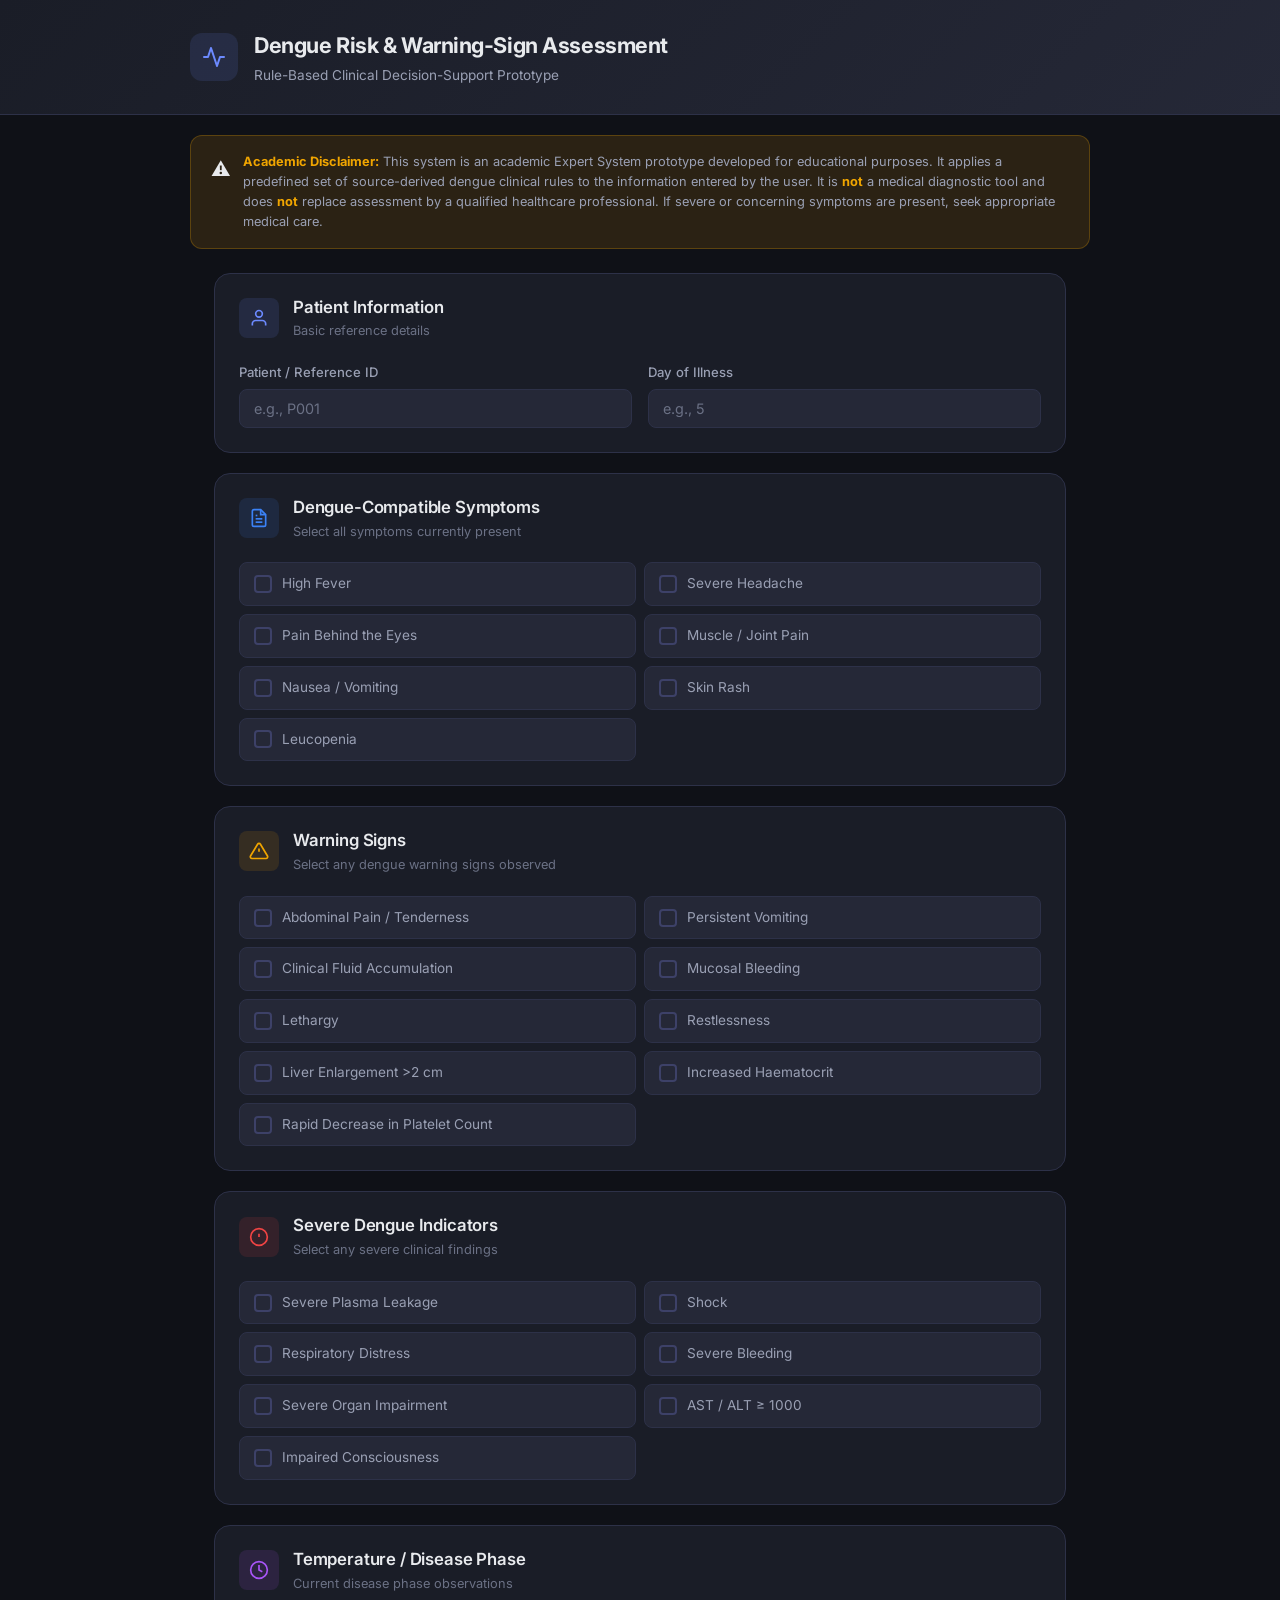
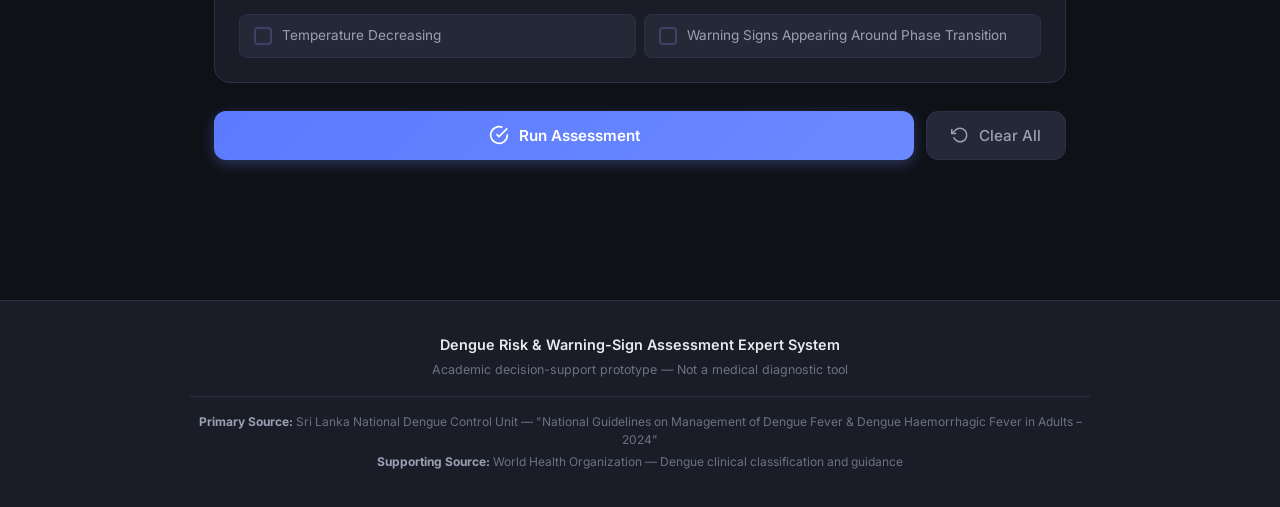
==== frontend/index.html @ 744b1f75 "Add Vercel configuration, Prolog knowledge base, and full web GUI" ====
<!DOCTYPE html>
<html lang="en">
<head>
    <meta charset="UTF-8">
    <meta name="viewport" content="width=device-width, initial-scale=1.0">
    <title>Dengue Risk &amp; Warning-Sign Assessment Expert System</title>
    <meta name="description" content="Academic Expert System prototype for dengue risk and warning-sign assessment using rule-based clinical decision support.">
    <link rel="preconnect" href="https://fonts.googleapis.com">
    <link rel="preconnect" href="https://fonts.gstatic.com" crossorigin>
    <link href="https://fonts.googleapis.com/css2?family=Inter:wght@300;400;500;600;700;800&display=swap" rel="stylesheet">
    <link rel="stylesheet" href="style.css">
</head>
<body>
    <!-- ===== HEADER ===== -->
    <header id="app-header">
        <div class="header-content">
            <div class="header-icon">
                <svg viewBox="0 0 24 24" fill="none" stroke="currentColor" stroke-width="2" stroke-linecap="round" stroke-linejoin="round">
                    <path d="M22 12h-4l-3 9L9 3l-3 9H2"/>
                </svg>
            </div>
            <div class="header-text">
                <h1>Dengue Risk &amp; Warning-Sign Assessment</h1>
                <p class="subtitle">Rule-Based Clinical Decision-Support Prototype</p>
            </div>
        </div>
    </header>

    <!-- ===== DISCLAIMER BANNER ===== -->
    <div id="disclaimer-banner" class="disclaimer-banner">
        <div class="disclaimer-icon">⚠️</div>
        <p><strong>Academic Disclaimer:</strong> This system is an academic Expert System prototype developed for educational purposes. It applies a predefined set of source-derived dengue clinical rules to the information entered by the user. It is <strong>not</strong> a medical diagnostic tool and does <strong>not</strong> replace assessment by a qualified healthcare professional. If severe or concerning symptoms are present, seek appropriate medical care.</p>
    </div>

    <main id="app-main">
        <!-- ===== INPUT FORM ===== -->
        <form id="assessment-form" onsubmit="return false;">
            
            <!-- Section 1: Basic Information -->
            <section class="card" id="section-basic">
                <div class="card-header">
                    <div class="card-icon">
                        <svg viewBox="0 0 24 24" fill="none" stroke="currentColor" stroke-width="2"><path d="M20 21v-2a4 4 0 0 0-4-4H8a4 4 0 0 0-4 4v2"/><circle cx="12" cy="7" r="4"/></svg>
                    </div>
                    <div>
                        <h2>Patient Information</h2>
                        <p class="card-subtitle">Basic reference details</p>
                    </div>
                </div>
                <div class="card-body">
                    <div class="form-row">
                        <div class="form-group">
                            <label for="patient-id">Patient / Reference ID</label>
                            <input type="text" id="patient-id" placeholder="e.g., P001" autocomplete="off">
                        </div>
                        <div class="form-group">
                            <label for="day-of-illness">Day of Illness</label>
                            <input type="number" id="day-of-illness" min="1" max="30" placeholder="e.g., 5">
                        </div>
                    </div>
                </div>
            </section>

            <!-- Section 2: Dengue-Compatible Symptoms -->
            <section class="card" id="section-symptoms">
                <div class="card-header">
                    <div class="card-icon icon-symptoms">
                        <svg viewBox="0 0 24 24" fill="none" stroke="currentColor" stroke-width="2"><path d="M14 2H6a2 2 0 0 0-2 2v16a2 2 0 0 0 2 2h12a2 2 0 0 0 2-2V8z"/><polyline points="14 2 14 8 20 8"/><line x1="16" y1="13" x2="8" y2="13"/><line x1="16" y1="17" x2="8" y2="17"/><polyline points="10 9 9 9 8 9"/></svg>
                    </div>
                    <div>
                        <h2>Dengue-Compatible Symptoms</h2>
                        <p class="card-subtitle">Select all symptoms currently present</p>
                    </div>
                </div>
                <div class="card-body">
                    <div class="checkbox-grid">
                        <label class="checkbox-item" id="chk-high-fever">
                            <input type="checkbox" name="symptoms" value="high_fever">
                            <span class="checkmark"></span>
                            <span class="label-text">High Fever</span>
                        </label>
                        <label class="checkbox-item" id="chk-severe-headache">
                            <input type="checkbox" name="symptoms" value="severe_headache">
                            <span class="checkmark"></span>
                            <span class="label-text">Severe Headache</span>
                        </label>
                        <label class="checkbox-item" id="chk-pain-eyes">
                            <input type="checkbox" name="symptoms" value="pain_behind_eyes">
                            <span class="checkmark"></span>
                            <span class="label-text">Pain Behind the Eyes</span>
                        </label>
                        <label class="checkbox-item" id="chk-muscle-joint">
                            <input type="checkbox" name="symptoms" value="muscle_joint_pain">
                            <span class="checkmark"></span>
                            <span class="label-text">Muscle / Joint Pain</span>
                        </label>
                        <label class="checkbox-item" id="chk-nausea">
                            <input type="checkbox" name="symptoms" value="nausea_vomiting">
                            <span class="checkmark"></span>
                            <span class="label-text">Nausea / Vomiting</span>
                        </label>
                        <label class="checkbox-item" id="chk-rash">
                            <input type="checkbox" name="symptoms" value="skin_rash">
                            <span class="checkmark"></span>
                            <span class="label-text">Skin Rash</span>
                        </label>
                        <label class="checkbox-item" id="chk-leucopenia">
                            <input type="checkbox" name="symptoms" value="leucopenia">
                            <span class="checkmark"></span>
                            <span class="label-text">Leucopenia</span>
                        </label>
                    </div>
                </div>
            </section>

            <!-- Section 3: Warning Signs -->
            <section class="card" id="section-warning">
                <div class="card-header">
                    <div class="card-icon icon-warning">
                        <svg viewBox="0 0 24 24" fill="none" stroke="currentColor" stroke-width="2"><path d="M10.29 3.86L1.82 18a2 2 0 0 0 1.71 3h16.94a2 2 0 0 0 1.71-3L13.71 3.86a2 2 0 0 0-3.42 0z"/><line x1="12" y1="9" x2="12" y2="13"/><line x1="12" y1="17" x2="12.01" y2="17"/></svg>
                    </div>
                    <div>
                        <h2>Warning Signs</h2>
                        <p class="card-subtitle">Select any dengue warning signs observed</p>
                    </div>
                </div>
                <div class="card-body">
                    <div class="checkbox-grid">
                        <label class="checkbox-item" id="chk-abdominal">
                            <input type="checkbox" name="symptoms" value="abdominal_pain">
                            <span class="checkmark"></span>
                            <span class="label-text">Abdominal Pain / Tenderness</span>
                        </label>
                        <label class="checkbox-item" id="chk-persistent-vomit">
                            <input type="checkbox" name="symptoms" value="persistent_vomiting">
                            <span class="checkmark"></span>
                            <span class="label-text">Persistent Vomiting</span>
                        </label>
                        <label class="checkbox-item" id="chk-fluid">
                            <input type="checkbox" name="symptoms" value="clinical_fluid_accumulation">
                            <span class="checkmark"></span>
                            <span class="label-text">Clinical Fluid Accumulation</span>
                        </label>
                        <label class="checkbox-item" id="chk-mucosal">
                            <input type="checkbox" name="symptoms" value="mucosal_bleeding">
                            <span class="checkmark"></span>
                            <span class="label-text">Mucosal Bleeding</span>
                        </label>
                        <label class="checkbox-item" id="chk-lethargy">
                            <input type="checkbox" name="symptoms" value="lethargy">
                            <span class="checkmark"></span>
                            <span class="label-text">Lethargy</span>
                        </label>
                        <label class="checkbox-item" id="chk-restlessness">
                            <input type="checkbox" name="symptoms" value="restlessness">
                            <span class="checkmark"></span>
                            <span class="label-text">Restlessness</span>
                        </label>
                        <label class="checkbox-item" id="chk-liver">
                            <input type="checkbox" name="symptoms" value="liver_enlargement_over_2cm">
                            <span class="checkmark"></span>
                            <span class="label-text">Liver Enlargement &gt;2 cm</span>
                        </label>
                        <label class="checkbox-item" id="chk-haematocrit">
                            <input type="checkbox" name="symptoms" value="increased_haematocrit">
                            <span class="checkmark"></span>
                            <span class="label-text">Increased Haematocrit</span>
                        </label>
                        <label class="checkbox-item" id="chk-platelet">
                            <input type="checkbox" name="symptoms" value="rapid_platelet_decrease">
                            <span class="checkmark"></span>
                            <span class="label-text">Rapid Decrease in Platelet Count</span>
                        </label>
                    </div>
                </div>
            </section>

            <!-- Section 4: Severe Dengue Indicators -->
            <section class="card" id="section-severe">
                <div class="card-header">
                    <div class="card-icon icon-severe">
                        <svg viewBox="0 0 24 24" fill="none" stroke="currentColor" stroke-width="2"><circle cx="12" cy="12" r="10"/><line x1="12" y1="8" x2="12" y2="12"/><line x1="12" y1="16" x2="12.01" y2="16"/></svg>
                    </div>
                    <div>
                        <h2>Severe Dengue Indicators</h2>
                        <p class="card-subtitle">Select any severe clinical findings</p>
                    </div>
                </div>
                <div class="card-body">
                    <div class="checkbox-grid">
                        <label class="checkbox-item" id="chk-plasma">
                            <input type="checkbox" name="symptoms" value="severe_plasma_leakage">
                            <span class="checkmark"></span>
                            <span class="label-text">Severe Plasma Leakage</span>
                        </label>
                        <label class="checkbox-item" id="chk-shock">
                            <input type="checkbox" name="symptoms" value="shock">
                            <span class="checkmark"></span>
                            <span class="label-text">Shock</span>
                        </label>
                        <label class="checkbox-item" id="chk-respiratory">
                            <input type="checkbox" name="symptoms" value="respiratory_distress">
                            <span class="checkmark"></span>
                            <span class="label-text">Respiratory Distress</span>
                        </label>
                        <label class="checkbox-item" id="chk-severe-bleeding">
                            <input type="checkbox" name="symptoms" value="severe_bleeding">
                            <span class="checkmark"></span>
                            <span class="label-text">Severe Bleeding</span>
                        </label>
                        <label class="checkbox-item" id="chk-organ">
                            <input type="checkbox" name="symptoms" value="severe_organ_impairment">
                            <span class="checkmark"></span>
                            <span class="label-text">Severe Organ Impairment</span>
                        </label>
                        <label class="checkbox-item" id="chk-ast-alt">
                            <input type="checkbox" name="symptoms" value="ast_alt_1000_or_more">
                            <span class="checkmark"></span>
                            <span class="label-text">AST / ALT ≥ 1000</span>
                        </label>
                        <label class="checkbox-item" id="chk-consciousness">
                            <input type="checkbox" name="symptoms" value="impaired_consciousness">
                            <span class="checkmark"></span>
                            <span class="label-text">Impaired Consciousness</span>
                        </label>
                    </div>
                </div>
            </section>

            <!-- Section 5: Disease Phase -->
            <section class="card" id="section-phase">
                <div class="card-header">
                    <div class="card-icon icon-phase">
                        <svg viewBox="0 0 24 24" fill="none" stroke="currentColor" stroke-width="2"><circle cx="12" cy="12" r="10"/><polyline points="12 6 12 12 16 14"/></svg>
                    </div>
                    <div>
                        <h2>Temperature / Disease Phase</h2>
                        <p class="card-subtitle">Current disease phase observations</p>
                    </div>
                </div>
                <div class="card-body">
                    <div class="checkbox-grid">
                        <label class="checkbox-item" id="chk-temp-decrease">
                            <input type="checkbox" name="symptoms" value="temperature_decreasing">
                            <span class="checkmark"></span>
                            <span class="label-text">Temperature Decreasing</span>
                        </label>
                        <label class="checkbox-item" id="chk-transition">
                            <input type="checkbox" name="symptoms" value="warning_sign_transition_period">
                            <span class="checkmark"></span>
                            <span class="label-text">Warning Signs Appearing Around Phase Transition</span>
                        </label>
                    </div>
                </div>
            </section>

            <!-- Submit Button -->
            <div class="submit-container">
                <button type="button" id="btn-assess" onclick="runAssessment()">
                    <svg viewBox="0 0 24 24" fill="none" stroke="currentColor" stroke-width="2"><path d="M22 11.08V12a10 10 0 1 1-5.93-9.14"/><polyline points="22 4 12 14.01 9 11.01"/></svg>
                    Run Assessment
                </button>
                <button type="button" id="btn-clear" onclick="clearForm()">
                    <svg viewBox="0 0 24 24" fill="none" stroke="currentColor" stroke-width="2"><polyline points="1 4 1 10 7 10"/><path d="M3.51 15a9 9 0 1 0 2.13-9.36L1 10"/></svg>
                    Clear All
                </button>
            </div>
        </form>

        <!-- ===== LOADING INDICATOR ===== -->
        <div id="loading" class="loading hidden">
            <div class="spinner"></div>
            <p>Running Prolog inference engine...</p>
        </div>

        <!-- ===== ERROR MESSAGE ===== -->
        <div id="error-message" class="error-card hidden">
            <div class="error-icon">✕</div>
            <h3>Connection Error</h3>
            <p id="error-text">Could not connect to the Prolog backend server. Please ensure SWI-Prolog is running on port 8060.</p>
        </div>

        <!-- ===== RESULTS SECTION ===== -->
        <div id="results-section" class="hidden">
            
            <!-- Primary Assessment -->
            <section class="card result-card" id="result-primary">
                <div class="card-header">
                    <div class="card-icon icon-result">
                        <svg viewBox="0 0 24 24" fill="none" stroke="currentColor" stroke-width="2"><path d="M9 11l3 3L22 4"/><path d="M21 12v7a2 2 0 0 1-2 2H5a2 2 0 0 1-2-2V5a2 2 0 0 1 2-2h11"/></svg>
                    </div>
                    <div>
                        <h2>Assessment Result</h2>
                        <p class="card-subtitle" id="result-patient-ref"></p>
                    </div>
                </div>
                <div class="card-body">
                    <div id="result-badge-container">
                        <span id="result-badge" class="result-badge"></span>
                    </div>
                    <p id="result-explanation" class="result-explanation"></p>
                </div>
            </section>

            <!-- Categories Overview -->
            <section class="card" id="result-categories">
                <div class="card-header">
                    <div class="card-icon">
                        <svg viewBox="0 0 24 24" fill="none" stroke="currentColor" stroke-width="2"><rect x="3" y="3" width="7" height="7"/><rect x="14" y="3" width="7" height="7"/><rect x="14" y="14" width="7" height="7"/><rect x="3" y="14" width="7" height="7"/></svg>
                    </div>
                    <div>
                        <h2>Categories Evaluated</h2>
                        <p class="card-subtitle">All assessment categories and their status</p>
                    </div>
                </div>
                <div class="card-body">
                    <div id="categories-grid" class="categories-grid"></div>
                </div>
            </section>

            <!-- Triggered Rules -->
            <section class="card" id="result-rules">
                <div class="card-header">
                    <div class="card-icon icon-rules">
                        <svg viewBox="0 0 24 24" fill="none" stroke="currentColor" stroke-width="2"><path d="M14 2H6a2 2 0 0 0-2 2v16a2 2 0 0 0 2 2h12a2 2 0 0 0 2-2V8z"/><polyline points="14 2 14 8 20 8"/><line x1="16" y1="13" x2="8" y2="13"/><line x1="16" y1="17" x2="8" y2="17"/></svg>
                    </div>
                    <div>
                        <h2>Triggered Rules</h2>
                        <p class="card-subtitle">Rules whose conditions were satisfied by the entered data</p>
                    </div>
                </div>
                <div class="card-body">
                    <div id="triggered-rules-list"></div>
                </div>
            </section>

            <!-- Why This Result -->
            <section class="card" id="result-why">
                <div class="card-header">
                    <div class="card-icon icon-why">
                        <svg viewBox="0 0 24 24" fill="none" stroke="currentColor" stroke-width="2"><circle cx="12" cy="12" r="10"/><path d="M9.09 9a3 3 0 0 1 5.83 1c0 2-3 3-3 3"/><line x1="12" y1="17" x2="12.01" y2="17"/></svg>
                    </div>
                    <div>
                        <h2>Why This Result?</h2>
                        <p class="card-subtitle">Explanation of how the inference engine reached this conclusion</p>
                    </div>
                </div>
                <div class="card-body">
                    <div id="explanation-content"></div>
                </div>
            </section>

            <!-- Patient Facts Submitted -->
            <section class="card" id="result-facts">
                <div class="card-header">
                    <div class="card-icon">
                        <svg viewBox="0 0 24 24" fill="none" stroke="currentColor" stroke-width="2"><polyline points="9 11 12 14 22 4"/><path d="M21 12v7a2 2 0 0 1-2 2H5a2 2 0 0 1-2-2V5a2 2 0 0 1 2-2h11"/></svg>
                    </div>
                    <div>
                        <h2>Patient Facts Submitted</h2>
                        <p class="card-subtitle">Data points sent to the Prolog inference engine</p>
                    </div>
                </div>
                <div class="card-body">
                    <div id="facts-list" class="facts-tags"></div>
                </div>
            </section>

        </div>
    </main>

    <!-- ===== FOOTER ===== -->
    <footer id="app-footer">
        <div class="footer-content">
            <p class="footer-title">Dengue Risk &amp; Warning-Sign Assessment Expert System</p>
            <p class="footer-disclaimer">Academic decision-support prototype — Not a medical diagnostic tool</p>
            <div class="footer-sources">
                <p><strong>Primary Source:</strong> Sri Lanka National Dengue Control Unit — "National Guidelines on Management of Dengue Fever &amp; Dengue Haemorrhagic Fever in Adults – 2024"</p>
                <p><strong>Supporting Source:</strong> World Health Organization — Dengue clinical classification and guidance</p>
            </div>
        </div>
    </footer>

    <script src="app.js"></script>
</body>
</html>
---- frontend/style.css ----
/* ============================================================
   style.css
   Dengue Risk & Warning-Sign Assessment Expert System
   
   Professional academic interface styling.
   Uses Inter font from Google Fonts.
   ============================================================ */

/* ===== CSS CUSTOM PROPERTIES ===== */
:root {
    /* Color palette */
    --color-bg: #0f1117;
    --color-bg-card: #1a1d27;
    --color-bg-card-hover: #1f2333;
    --color-surface: #252837;
    --color-border: #2d3148;
    --color-border-hover: #3d4168;

    --color-text-primary: #e8eaed;
    --color-text-secondary: #9aa0b4;
    --color-text-muted: #6b7185;

    /* Accent colors */
    --color-accent: #6c8aff;
    --color-accent-soft: rgba(108, 138, 255, 0.12);

    /* Semantic colors */
    --color-warning: #f0a500;
    --color-warning-soft: rgba(240, 165, 0, 0.12);
    --color-danger: #ef4444;
    --color-danger-soft: rgba(239, 68, 68, 0.12);
    --color-success: #22c55e;
    --color-success-soft: rgba(34, 197, 94, 0.12);
    --color-info: #3b82f6;
    --color-info-soft: rgba(59, 130, 246, 0.12);
    --color-critical: #a855f7;
    --color-critical-soft: rgba(168, 85, 247, 0.12);

    /* Typography */
    --font-family: 'Inter', -apple-system, BlinkMacSystemFont, 'Segoe UI', sans-serif;

    /* Spacing */
    --radius-sm: 8px;
    --radius-md: 12px;
    --radius-lg: 16px;
    --radius-xl: 20px;

    /* Shadows */
    --shadow-card: 0 1px 3px rgba(0, 0, 0, 0.3), 0 1px 2px rgba(0, 0, 0, 0.2);
    --shadow-card-hover: 0 4px 12px rgba(0, 0, 0, 0.4);
    --shadow-glow: 0 0 20px rgba(108, 138, 255, 0.15);

    /* Transitions */
    --transition-fast: 150ms ease;
    --transition-normal: 250ms ease;
}


/* ===== RESET & BASE ===== */
*, *::before, *::after {
    box-sizing: border-box;
    margin: 0;
    padding: 0;
}

html {
    scroll-behavior: smooth;
}

body {
    font-family: var(--font-family);
    background-color: var(--color-bg);
    color: var(--color-text-primary);
    line-height: 1.6;
    min-height: 100vh;
    -webkit-font-smoothing: antialiased;
    -moz-osx-font-smoothing: grayscale;
}


/* ===== HEADER ===== */
#app-header {
    background: linear-gradient(135deg, #1a1d27 0%, #252837 100%);
    border-bottom: 1px solid var(--color-border);
    padding: 28px 24px;
    position: sticky;
    top: 0;
    z-index: 100;
    backdrop-filter: blur(12px);
}

.header-content {
    max-width: 900px;
    margin: 0 auto;
    display: flex;
    align-items: center;
    gap: 16px;
}

.header-icon {
    width: 48px;
    height: 48px;
    border-radius: var(--radius-md);
    background: var(--color-accent-soft);
    display: flex;
    align-items: center;
    justify-content: center;
    flex-shrink: 0;
}

.header-icon svg {
    width: 24px;
    height: 24px;
    color: var(--color-accent);
}

.header-text h1 {
    font-size: 1.35rem;
    font-weight: 700;
    letter-spacing: -0.02em;
    color: var(--color-text-primary);
}

.subtitle {
    font-size: 0.85rem;
    color: var(--color-text-secondary);
    font-weight: 400;
    margin-top: 2px;
}


/* ===== DISCLAIMER BANNER ===== */
.disclaimer-banner {
    max-width: 900px;
    margin: 20px auto 0;
    padding: 16px 20px;
    background: var(--color-warning-soft);
    border: 1px solid rgba(240, 165, 0, 0.25);
    border-radius: var(--radius-md);
    display: flex;
    gap: 12px;
    align-items: flex-start;
}

.disclaimer-icon {
    font-size: 1.2rem;
    flex-shrink: 0;
    margin-top: 2px;
}

.disclaimer-banner p {
    font-size: 0.8rem;
    color: var(--color-text-secondary);
    line-height: 1.55;
}

.disclaimer-banner strong {
    color: var(--color-warning);
}


/* ===== MAIN CONTENT ===== */
#app-main {
    max-width: 900px;
    margin: 0 auto;
    padding: 24px 24px 60px;
}


/* ===== CARD ===== */
.card {
    background: var(--color-bg-card);
    border: 1px solid var(--color-border);
    border-radius: var(--radius-lg);
    margin-bottom: 20px;
    transition: border-color var(--transition-normal), box-shadow var(--transition-normal);
}

.card:hover {
    border-color: var(--color-border-hover);
}

.card-header {
    padding: 20px 24px 0;
    display: flex;
    align-items: center;
    gap: 14px;
}

.card-icon {
    width: 40px;
    height: 40px;
    border-radius: var(--radius-sm);
    background: var(--color-accent-soft);
    display: flex;
    align-items: center;
    justify-content: center;
    flex-shrink: 0;
}

.card-icon svg {
    width: 20px;
    height: 20px;
    color: var(--color-accent);
}

.card-icon.icon-symptoms { background: var(--color-info-soft); }
.card-icon.icon-symptoms svg { color: var(--color-info); }

.card-icon.icon-warning { background: var(--color-warning-soft); }
.card-icon.icon-warning svg { color: var(--color-warning); }

.card-icon.icon-severe { background: var(--color-danger-soft); }
.card-icon.icon-severe svg { color: var(--color-danger); }

.card-icon.icon-phase { background: var(--color-critical-soft); }
.card-icon.icon-phase svg { color: var(--color-critical); }

.card-icon.icon-result { background: var(--color-success-soft); }
.card-icon.icon-result svg { color: var(--color-success); }

.card-icon.icon-rules { background: var(--color-info-soft); }
.card-icon.icon-rules svg { color: var(--color-info); }

.card-icon.icon-why { background: var(--color-critical-soft); }
.card-icon.icon-why svg { color: var(--color-critical); }

.card-header h2 {
    font-size: 1.05rem;
    font-weight: 600;
    letter-spacing: -0.01em;
}

.card-subtitle {
    font-size: 0.8rem;
    color: var(--color-text-muted);
    margin-top: 1px;
}

.card-body {
    padding: 20px 24px 24px;
}


/* ===== FORM ELEMENTS ===== */
.form-row {
    display: grid;
    grid-template-columns: 1fr 1fr;
    gap: 16px;
}

.form-group label {
    display: block;
    font-size: 0.82rem;
    font-weight: 500;
    color: var(--color-text-secondary);
    margin-bottom: 6px;
}

.form-group input[type="text"],
.form-group input[type="number"] {
    width: 100%;
    padding: 10px 14px;
    background: var(--color-surface);
    border: 1px solid var(--color-border);
    border-radius: var(--radius-sm);
    color: var(--color-text-primary);
    font-family: var(--font-family);
    font-size: 0.9rem;
    transition: border-color var(--transition-fast), box-shadow var(--transition-fast);
    outline: none;
}

.form-group input:focus {
    border-color: var(--color-accent);
    box-shadow: 0 0 0 3px var(--color-accent-soft);
}

.form-group input::placeholder {
    color: var(--color-text-muted);
}


/* ===== CHECKBOX GRID ===== */
.checkbox-grid {
    display: grid;
    grid-template-columns: 1fr 1fr;
    gap: 8px;
}

.checkbox-item {
    display: flex;
    align-items: center;
    gap: 10px;
    padding: 10px 14px;
    background: var(--color-surface);
    border: 1px solid var(--color-border);
    border-radius: var(--radius-sm);
    cursor: pointer;
    transition: all var(--transition-fast);
    user-select: none;
}

.checkbox-item:hover {
    border-color: var(--color-border-hover);
    background: var(--color-bg-card-hover);
}

.checkbox-item input[type="checkbox"] {
    display: none;
}

.checkmark {
    width: 18px;
    height: 18px;
    border: 2px solid var(--color-border-hover);
    border-radius: 4px;
    flex-shrink: 0;
    display: flex;
    align-items: center;
    justify-content: center;
    transition: all var(--transition-fast);
}

.checkbox-item input:checked ~ .checkmark {
    background: var(--color-accent);
    border-color: var(--color-accent);
}

.checkbox-item input:checked ~ .checkmark::after {
    content: '✓';
    color: #fff;
    font-size: 12px;
    font-weight: 700;
}

.checkbox-item input:checked ~ .label-text {
    color: var(--color-text-primary);
}

.label-text {
    font-size: 0.85rem;
    color: var(--color-text-secondary);
    transition: color var(--transition-fast);
}


/* ===== SUBMIT BUTTONS ===== */
.submit-container {
    display: flex;
    gap: 12px;
    margin: 28px 0 40px;
}

#btn-assess {
    flex: 1;
    padding: 14px 24px;
    background: linear-gradient(135deg, #5b7aff 0%, #6c8aff 100%);
    color: #fff;
    border: none;
    border-radius: var(--radius-md);
    font-family: var(--font-family);
    font-size: 0.95rem;
    font-weight: 600;
    cursor: pointer;
    display: flex;
    align-items: center;
    justify-content: center;
    gap: 10px;
    transition: all var(--transition-normal);
    box-shadow: 0 4px 14px rgba(108, 138, 255, 0.3);
}

#btn-assess:hover {
    background: linear-gradient(135deg, #4a6af0 0%, #5b7aff 100%);
    box-shadow: 0 6px 20px rgba(108, 138, 255, 0.4);
    transform: translateY(-1px);
}

#btn-assess:active {
    transform: translateY(0);
}

#btn-assess svg {
    width: 20px;
    height: 20px;
}

#btn-clear {
    padding: 14px 24px;
    background: var(--color-surface);
    color: var(--color-text-secondary);
    border: 1px solid var(--color-border);
    border-radius: var(--radius-md);
    font-family: var(--font-family);
    font-size: 0.95rem;
    font-weight: 500;
    cursor: pointer;
    display: flex;
    align-items: center;
    justify-content: center;
    gap: 10px;
    transition: all var(--transition-fast);
}

#btn-clear:hover {
    background: var(--color-bg-card-hover);
    border-color: var(--color-border-hover);
    color: var(--color-text-primary);
}

#btn-clear svg {
    width: 18px;
    height: 18px;
}


/* ===== LOADING ===== */
.loading {
    text-align: center;
    padding: 48px 24px;
}

.spinner {
    width: 40px;
    height: 40px;
    border: 3px solid var(--color-border);
    border-top-color: var(--color-accent);
    border-radius: 50%;
    margin: 0 auto 16px;
    animation: spin 0.8s linear infinite;
}

@keyframes spin {
    to { transform: rotate(360deg); }
}

.loading p {
    color: var(--color-text-secondary);
    font-size: 0.9rem;
}


/* ===== ERROR CARD ===== */
.error-card {
    background: var(--color-danger-soft);
    border: 1px solid rgba(239, 68, 68, 0.25);
    border-radius: var(--radius-lg);
    padding: 28px 24px;
    text-align: center;
    margin-bottom: 20px;
}

.error-icon {
    width: 48px;
    height: 48px;
    border-radius: 50%;
    background: rgba(239, 68, 68, 0.15);
    color: var(--color-danger);
    display: flex;
    align-items: center;
    justify-content: center;
    margin: 0 auto 12px;
    font-size: 1.3rem;
    font-weight: 700;
}

.error-card h3 {
    color: var(--color-danger);
    font-size: 1.05rem;
    margin-bottom: 6px;
}

.error-card p {
    color: var(--color-text-secondary);
    font-size: 0.85rem;
}


/* ===== RESULT BADGE ===== */
#result-badge-container {
    margin-bottom: 16px;
}

.result-badge {
    display: inline-block;
    padding: 10px 22px;
    border-radius: var(--radius-xl);
    font-size: 1.05rem;
    font-weight: 700;
    letter-spacing: -0.01em;
}

.result-badge.badge-severe {
    background: var(--color-danger-soft);
    color: var(--color-danger);
    border: 1px solid rgba(239, 68, 68, 0.3);
}

.result-badge.badge-urgent {
    background: rgba(239, 115, 68, 0.12);
    color: #ef7344;
    border: 1px solid rgba(239, 115, 68, 0.3);
}

.result-badge.badge-warning {
    background: var(--color-warning-soft);
    color: var(--color-warning);
    border: 1px solid rgba(240, 165, 0, 0.3);
}

.result-badge.badge-probable {
    background: var(--color-info-soft);
    color: var(--color-info);
    border: 1px solid rgba(59, 130, 246, 0.3);
}

.result-badge.badge-critical {
    background: var(--color-critical-soft);
    color: var(--color-critical);
    border: 1px solid rgba(168, 85, 247, 0.3);
}

.result-badge.badge-none {
    background: var(--color-success-soft);
    color: var(--color-success);
    border: 1px solid rgba(34, 197, 94, 0.3);
}

.result-explanation {
    font-size: 0.88rem;
    color: var(--color-text-secondary);
    line-height: 1.6;
}


/* ===== CATEGORIES GRID ===== */
.categories-grid {
    display: grid;
    grid-template-columns: 1fr 1fr;
    gap: 10px;
}

.category-item {
    display: flex;
    align-items: center;
    gap: 10px;
    padding: 12px 16px;
    background: var(--color-surface);
    border-radius: var(--radius-sm);
    border: 1px solid var(--color-border);
}

.category-dot {
    width: 10px;
    height: 10px;
    border-radius: 50%;
    flex-shrink: 0;
}

.category-dot.dot-active {
    background: var(--color-success);
    box-shadow: 0 0 8px rgba(34, 197, 94, 0.4);
}

.category-dot.dot-inactive {
    background: var(--color-text-muted);
    opacity: 0.4;
}

.category-label {
    font-size: 0.82rem;
    color: var(--color-text-secondary);
}

.category-item.active .category-label {
    color: var(--color-text-primary);
    font-weight: 500;
}


/* ===== TRIGGERED RULES LIST ===== */
.rule-item {
    padding: 14px 16px;
    background: var(--color-surface);
    border: 1px solid var(--color-border);
    border-radius: var(--radius-sm);
    margin-bottom: 8px;
    transition: border-color var(--transition-fast);
}

.rule-item:hover {
    border-color: var(--color-border-hover);
}

.rule-header {
    display: flex;
    align-items: center;
    gap: 10px;
    margin-bottom: 6px;
}

.rule-id {
    display: inline-block;
    padding: 2px 10px;
    background: var(--color-accent-soft);
    color: var(--color-accent);
    border-radius: 20px;
    font-size: 0.75rem;
    font-weight: 700;
    text-transform: uppercase;
    letter-spacing: 0.03em;
}

.rule-conclusion {
    font-size: 0.82rem;
    font-weight: 600;
    color: var(--color-text-primary);
}

.rule-description {
    font-size: 0.8rem;
    color: var(--color-text-muted);
    font-style: italic;
}

.rule-conditions {
    display: flex;
    flex-wrap: wrap;
    gap: 6px;
    margin-top: 8px;
}

.condition-tag {
    display: inline-block;
    padding: 2px 10px;
    background: rgba(108, 138, 255, 0.06);
    border: 1px solid rgba(108, 138, 255, 0.15);
    border-radius: 20px;
    font-size: 0.72rem;
    color: var(--color-text-secondary);
}

.no-rules {
    padding: 24px;
    text-align: center;
    color: var(--color-text-muted);
    font-size: 0.88rem;
}


/* ===== EXPLANATION ===== */
.explanation-step {
    padding: 14px 16px;
    background: var(--color-surface);
    border: 1px solid var(--color-border);
    border-radius: var(--radius-sm);
    margin-bottom: 8px;
}

.explanation-step .step-label {
    font-size: 0.72rem;
    font-weight: 700;
    text-transform: uppercase;
    letter-spacing: 0.05em;
    color: var(--color-accent);
    margin-bottom: 4px;
}

.explanation-step p {
    font-size: 0.85rem;
    color: var(--color-text-secondary);
    line-height: 1.5;
}


/* ===== FACTS TAGS ===== */
.facts-tags {
    display: flex;
    flex-wrap: wrap;
    gap: 8px;
}

.fact-tag {
    display: inline-block;
    padding: 6px 14px;
    background: var(--color-surface);
    border: 1px solid var(--color-border);
    border-radius: 20px;
    font-size: 0.78rem;
    color: var(--color-text-secondary);
    font-family: 'SF Mono', 'Fira Code', 'Consolas', monospace;
}


/* ===== RESULT CARD SPECIAL ===== */
.result-card {
    border-color: var(--color-accent);
    box-shadow: var(--shadow-glow);
}


/* ===== FOOTER ===== */
#app-footer {
    background: var(--color-bg-card);
    border-top: 1px solid var(--color-border);
    padding: 32px 24px;
    margin-top: 40px;
}

.footer-content {
    max-width: 900px;
    margin: 0 auto;
    text-align: center;
}

.footer-title {
    font-size: 0.9rem;
    font-weight: 600;
    color: var(--color-text-primary);
    margin-bottom: 4px;
}

.footer-disclaimer {
    font-size: 0.78rem;
    color: var(--color-text-muted);
    margin-bottom: 16px;
}

.footer-sources {
    padding-top: 16px;
    border-top: 1px solid var(--color-border);
}

.footer-sources p {
    font-size: 0.75rem;
    color: var(--color-text-muted);
    line-height: 1.5;
    margin-bottom: 4px;
}

.footer-sources strong {
    color: var(--color-text-secondary);
}


/* ===== UTILITY ===== */
.hidden {
    display: none !important;
}


/* ===== RESPONSIVE ===== */
@media (max-width: 700px) {
    .form-row,
    .checkbox-grid,
    .categories-grid {
        grid-template-columns: 1fr;
    }

    .header-content {
        flex-direction: column;
        text-align: center;
    }

    .submit-container {
        flex-direction: column;
    }

    .disclaimer-banner {
        flex-direction: column;
        text-align: center;
    }
}


/* ===== ANIMATIONS ===== */
@keyframes fadeIn {
    from { opacity: 0; transform: translateY(8px); }
    to { opacity: 1; transform: translateY(0); }
}

.card {
    animation: fadeIn 0.3s ease forwards;
}

#results-section .card {
    animation: fadeIn 0.4s ease forwards;
}

#results-section .card:nth-child(2) { animation-delay: 0.08s; }
#results-section .card:nth-child(3) { animation-delay: 0.16s; }
#results-section .card:nth-child(4) { animation-delay: 0.24s; }
#results-section .card:nth-child(5) { animation-delay: 0.32s; }
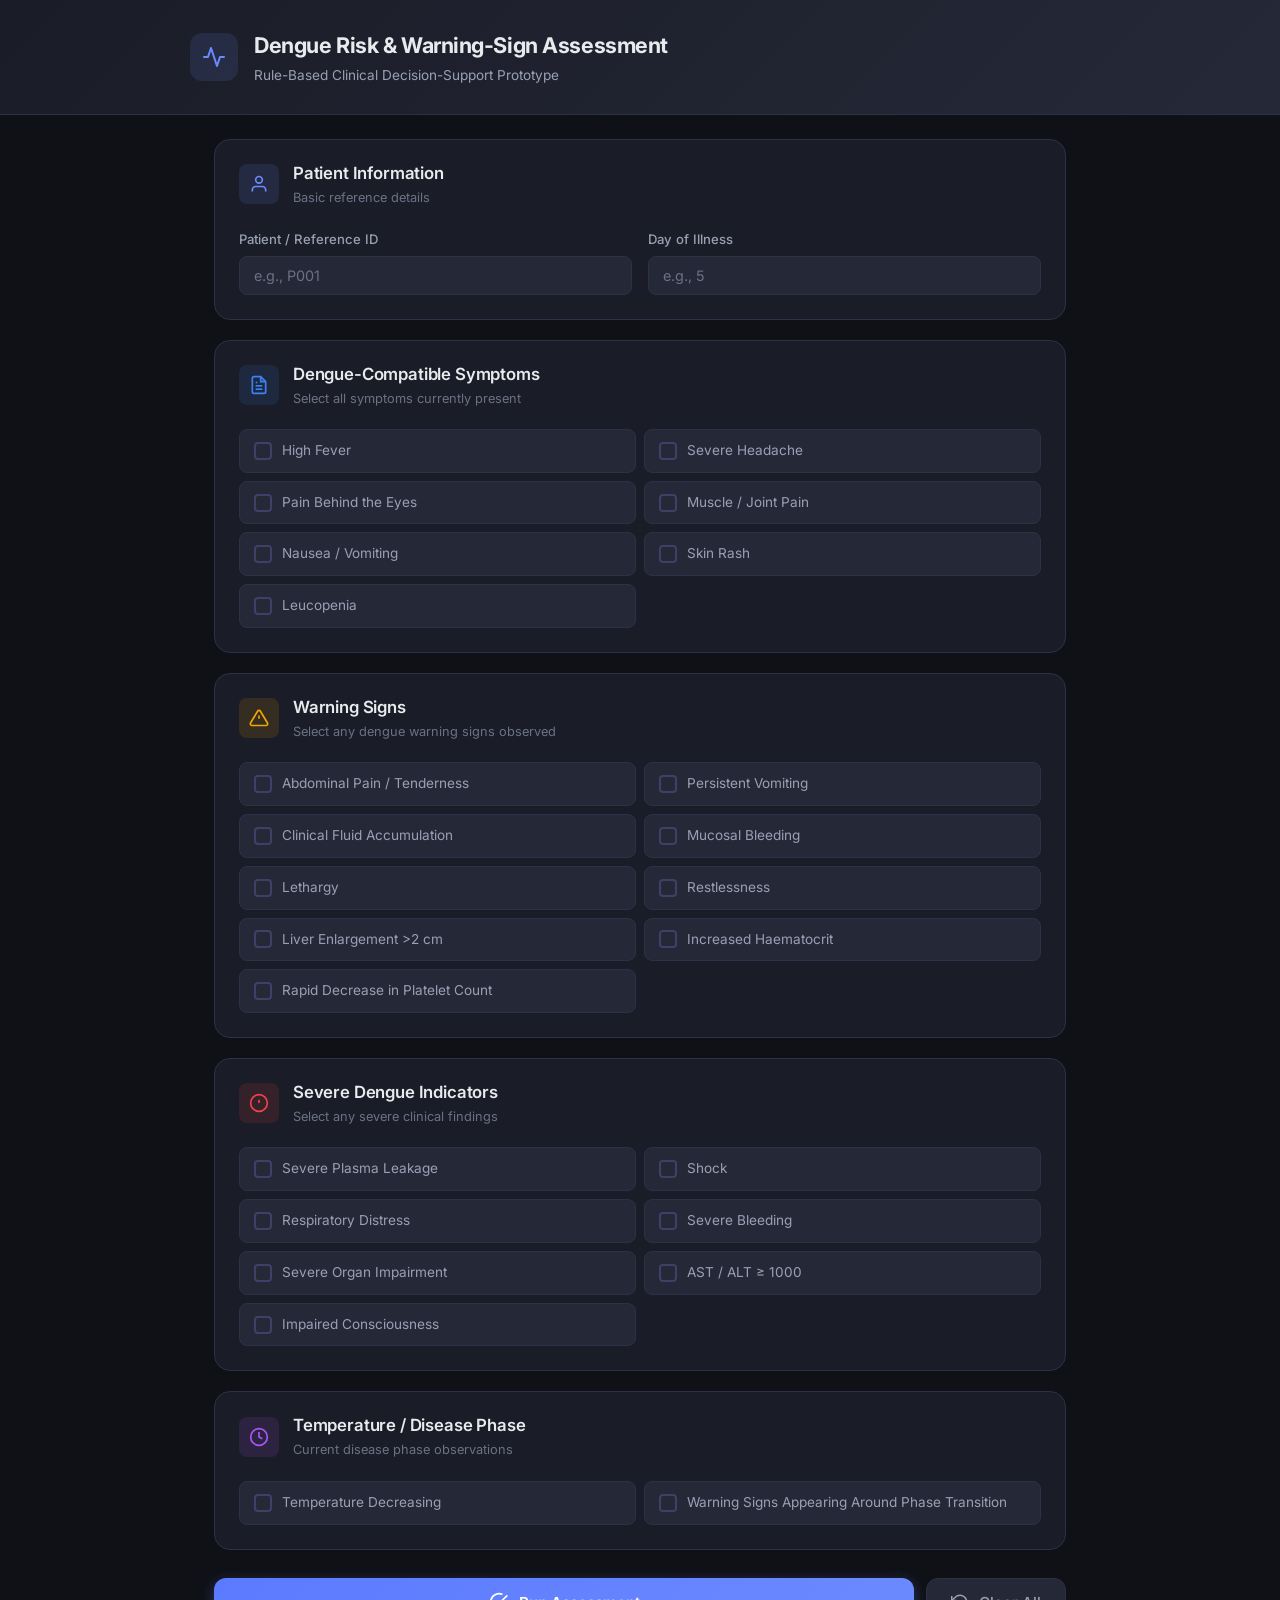
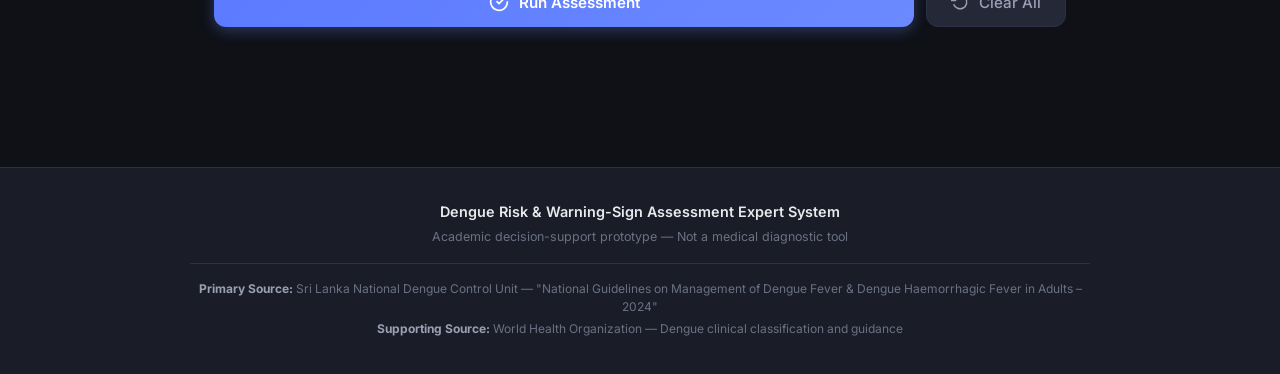
==== commit b5df6925: "Remove disclaimer banner section from frontend" ====
--- a/frontend/index.html
+++ b/frontend/index.html
@@ -26,11 +26,7 @@
         </div>
     </header>
 
-    <!-- ===== DISCLAIMER BANNER ===== -->
-    <div id="disclaimer-banner" class="disclaimer-banner">
-        <div class="disclaimer-icon">⚠️</div>
-        <p><strong>Academic Disclaimer:</strong> This system is an academic Expert System prototype developed for educational purposes. It applies a predefined set of source-derived dengue clinical rules to the information entered by the user. It is <strong>not</strong> a medical diagnostic tool and does <strong>not</strong> replace assessment by a qualified healthcare professional. If severe or concerning symptoms are present, seek appropriate medical care.</p>
-    </div>
+
 
     <main id="app-main">
         <!-- ===== INPUT FORM ===== -->
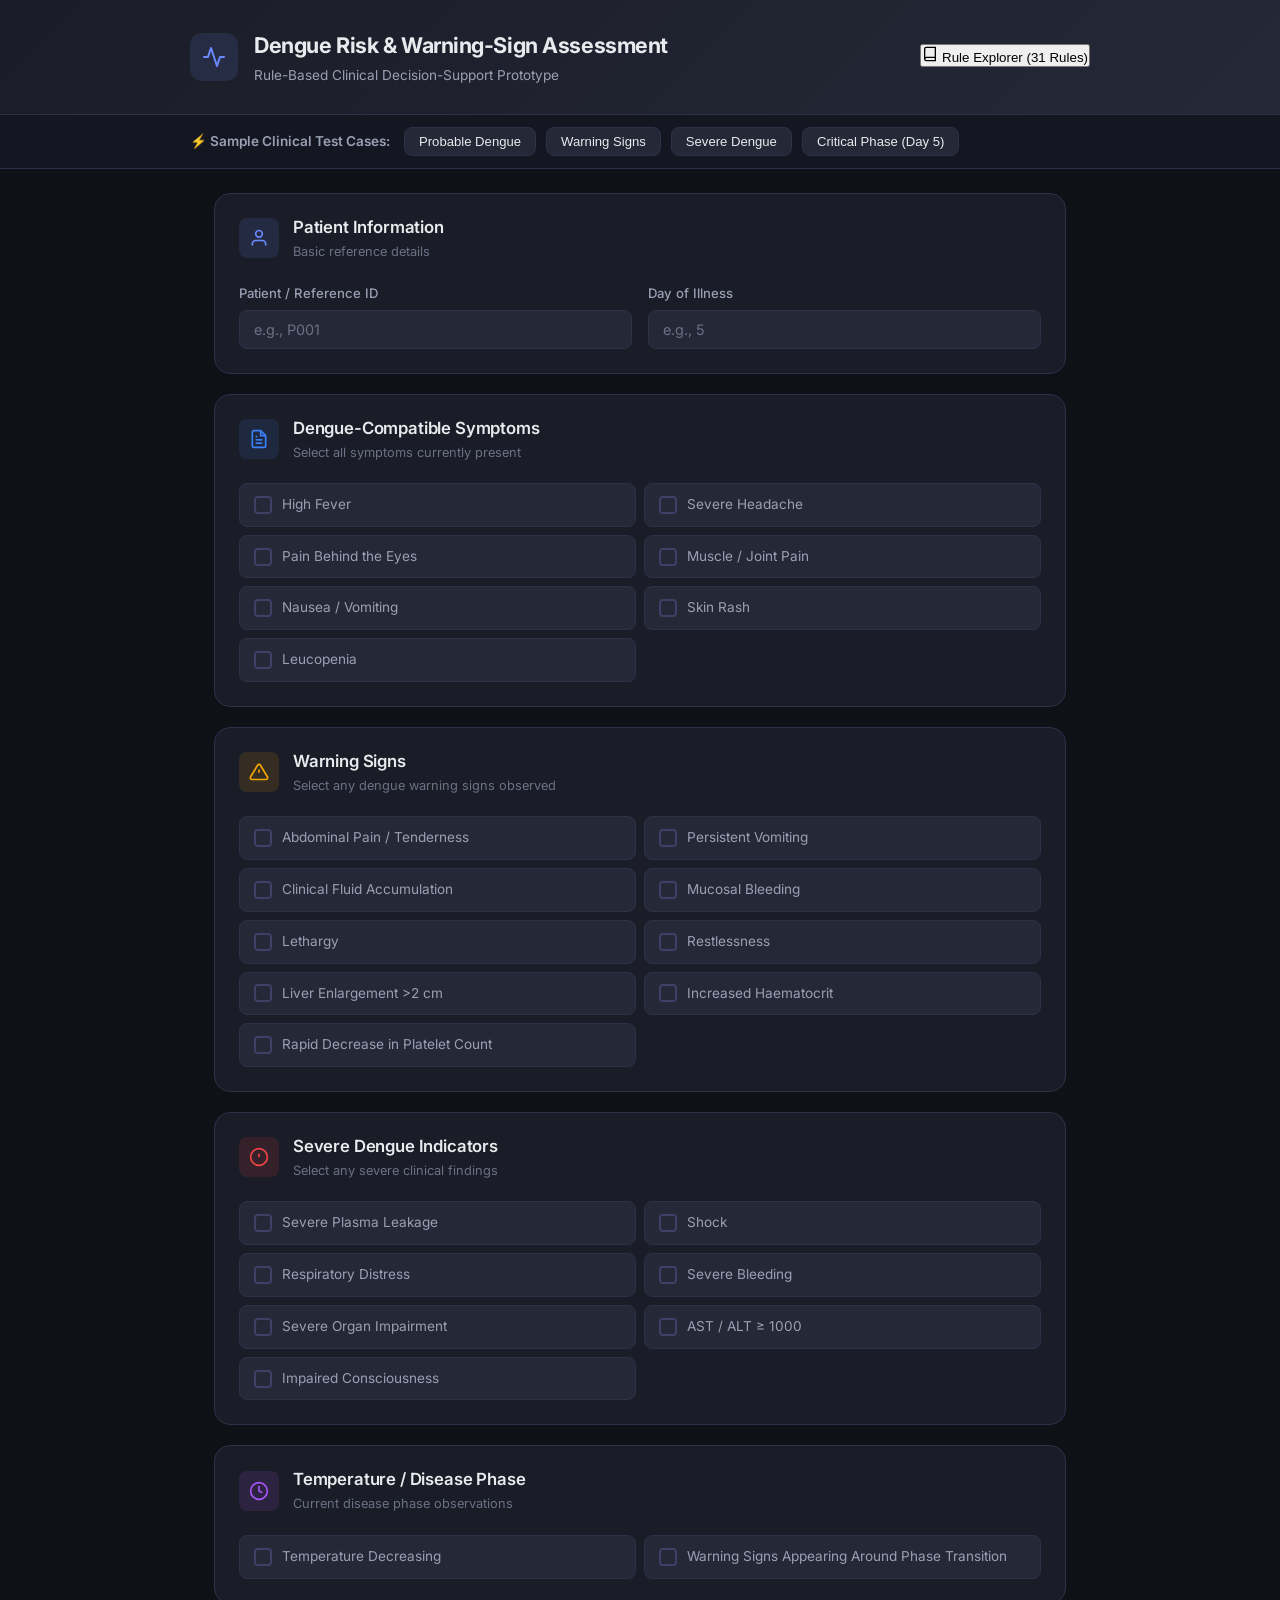
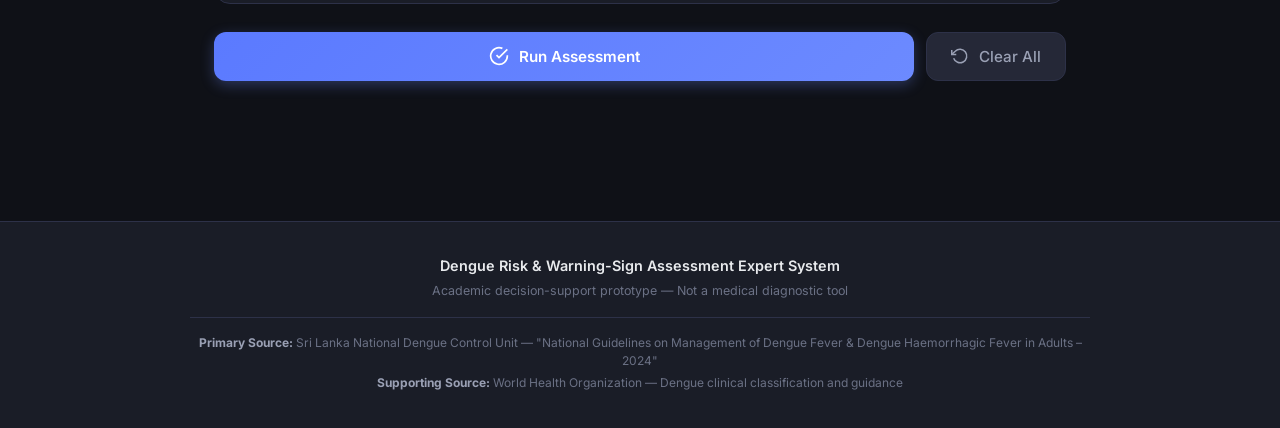
==== commit 72a5831f: "Add Sample Case Presets bar and Rule Explorer Modal to GUI" ====
--- a/frontend/index.html
+++ b/frontend/index.html
@@ -23,8 +23,25 @@
                 <h1>Dengue Risk &amp; Warning-Sign Assessment</h1>
                 <p class="subtitle">Rule-Based Clinical Decision-Support Prototype</p>
             </div>
+            <div class="header-actions">
+                <button type="button" id="btn-open-rules" class="btn btn-secondary">
+                    <svg viewBox="0 0 24 24" width="16" height="16" fill="none" stroke="currentColor" stroke-width="2"><path d="M4 19.5A2.5 2.5 0 0 1 6.5 17H20"/><path d="M6.5 2H20v20H6.5A2.5 2.5 0 0 1 4 19.5v-15A2.5 2.5 0 0 1 6.5 2z"/></svg>
+                    Rule Explorer (31 Rules)
+                </button>
+            </div>
         </div>
     </header>
+
+    <!-- ===== PRESET SCENARIOS BAR ===== -->
+    <div class="preset-bar-container">
+        <div class="preset-bar">
+            <span class="preset-label">⚡ Sample Clinical Test Cases:</span>
+            <button type="button" class="preset-btn" data-preset="probable">Probable Dengue</button>
+            <button type="button" class="preset-btn" data-preset="warning">Warning Signs</button>
+            <button type="button" class="preset-btn" data-preset="severe">Severe Dengue</button>
+            <button type="button" class="preset-btn" data-preset="critical">Critical Phase (Day 5)</button>
+        </div>
+    </div>
 
 
 
@@ -377,6 +394,28 @@
         </div>
     </footer>
 
+    <!-- ===== RULE EXPLORER MODAL ===== -->
+    <div id="rules-modal" class="modal-overlay hidden">
+        <div class="modal-content">
+            <div class="modal-header">
+                <div class="modal-title">
+                    <svg viewBox="0 0 24 24" width="22" height="22" fill="none" stroke="currentColor" stroke-width="2"><path d="M4 19.5A2.5 2.5 0 0 1 6.5 17H20"/><path d="M6.5 2H20v20H6.5A2.5 2.5 0 0 1 4 19.5v-15A2.5 2.5 0 0 1 6.5 2z"/></svg>
+                    <h2>Prolog Knowledge Base Explorer (R01–R31)</h2>
+                </div>
+                <button type="button" id="btn-close-rules" class="modal-close">&times;</button>
+            </div>
+            <div class="modal-body">
+                <p class="modal-subtitle">Browse all 31 source-derived decision rules encoded in SWI-Prolog.</p>
+                <div class="modal-search">
+                    <input type="text" id="rule-search-input" placeholder="Search rules by ID, symptom, or category...">
+                </div>
+                <div id="rules-modal-list" class="rules-modal-grid">
+                    <!-- Rule cards rendered dynamically -->
+                </div>
+            </div>
+        </div>
+    </div>
+
     <script src="app.js"></script>
 </body>
 </html>
--- a/frontend/style.css
+++ b/frontend/style.css
@@ -792,3 +792,185 @@
 #results-section .card:nth-child(3) { animation-delay: 0.16s; }
 #results-section .card:nth-child(4) { animation-delay: 0.24s; }
 #results-section .card:nth-child(5) { animation-delay: 0.32s; }
+
+/* ===== PRESET BAR & HEADER ACTIONS ===== */
+.header-actions {
+    margin-left: auto;
+}
+
+.preset-bar-container {
+    background-color: #141722;
+    border-bottom: 1px solid var(--color-border);
+    padding: 12px 24px;
+}
+
+.preset-bar {
+    max-width: 900px;
+    margin: 0 auto;
+    display: flex;
+    align-items: center;
+    gap: 10px;
+    flex-wrap: wrap;
+}
+
+.preset-label {
+    font-size: 0.85rem;
+    font-weight: 600;
+    color: var(--color-text-secondary);
+    margin-right: 4px;
+}
+
+.preset-btn {
+    background-color: var(--color-surface);
+    border: 1px solid var(--color-border);
+    color: var(--color-text-primary);
+    padding: 6px 14px;
+    border-radius: var(--radius-sm);
+    font-size: 0.82rem;
+    font-weight: 500;
+    cursor: pointer;
+    transition: all var(--transition-fast);
+}
+
+.preset-btn:hover {
+    background-color: var(--color-accent-soft);
+    border-color: var(--color-accent);
+    color: var(--color-accent);
+}
+
+/* ===== MODAL OVERLAY & CONTENT ===== */
+.modal-overlay {
+    position: fixed;
+    top: 0;
+    left: 0;
+    width: 100vw;
+    height: 100vh;
+    background-color: rgba(0, 0, 0, 0.75);
+    backdrop-filter: blur(8px);
+    z-index: 1000;
+    display: flex;
+    align-items: center;
+    justify-content: center;
+    padding: 20px;
+    opacity: 1;
+    transition: opacity var(--transition-normal);
+}
+
+.modal-overlay.hidden {
+    display: none;
+    opacity: 0;
+    pointer-events: none;
+}
+
+.modal-content {
+    background-color: var(--color-bg-card);
+    border: 1px solid var(--color-border);
+    border-radius: var(--radius-lg);
+    width: 100%;
+    max-width: 850px;
+    max-height: 85vh;
+    display: flex;
+    flex-direction: column;
+    box-shadow: 0 20px 40px rgba(0, 0, 0, 0.6);
+    overflow: hidden;
+}
+
+.modal-header {
+    padding: 20px 24px;
+    border-bottom: 1px solid var(--color-border);
+    display: flex;
+    align-items: center;
+    justify-content: space-between;
+    background-color: var(--color-surface);
+}
+
+.modal-title {
+    display: flex;
+    align-items: center;
+    gap: 12px;
+    color: var(--color-accent);
+}
+
+.modal-title h2 {
+    font-size: 1.25rem;
+    font-weight: 700;
+    color: var(--color-text-primary);
+}
+
+.modal-close {
+    background: none;
+    border: none;
+    font-size: 1.8rem;
+    color: var(--color-text-muted);
+    cursor: pointer;
+    padding: 0 8px;
+    line-height: 1;
+    transition: color var(--transition-fast);
+}
+
+.modal-close:hover {
+    color: var(--color-danger);
+}
+
+.modal-body {
+    padding: 24px;
+    overflow-y: auto;
+    display: flex;
+    flex-direction: column;
+    gap: 16px;
+}
+
+.modal-subtitle {
+    font-size: 0.9rem;
+    color: var(--color-text-secondary);
+}
+
+.modal-search input {
+    width: 100%;
+    padding: 12px 16px;
+    background-color: var(--color-bg);
+    border: 1px solid var(--color-border);
+    border-radius: var(--radius-md);
+    color: var(--color-text-primary);
+    font-size: 0.92rem;
+    outline: none;
+}
+
+.modal-search input:focus {
+    border-color: var(--color-accent);
+    box-shadow: 0 0 0 3px var(--color-accent-soft);
+}
+
+.rules-modal-grid {
+    display: grid;
+    grid-template-columns: repeat(auto-fill, minmax(350px, 1fr));
+    gap: 14px;
+    margin-top: 8px;
+}
+
+.rule-card {
+    background-color: var(--color-surface);
+    border: 1px solid var(--color-border);
+    border-radius: var(--radius-md);
+    padding: 14px 16px;
+    display: flex;
+    flex-direction: column;
+    gap: 8px;
+}
+
+.rule-card-badge {
+    align-self: flex-start;
+    background-color: var(--color-accent-soft);
+    color: var(--color-accent);
+    font-family: monospace;
+    font-weight: 700;
+    font-size: 0.8rem;
+    padding: 2px 8px;
+    border-radius: 4px;
+}
+
+.rule-card-desc {
+    font-size: 0.88rem;
+    color: var(--color-text-primary);
+    font-weight: 500;
+}
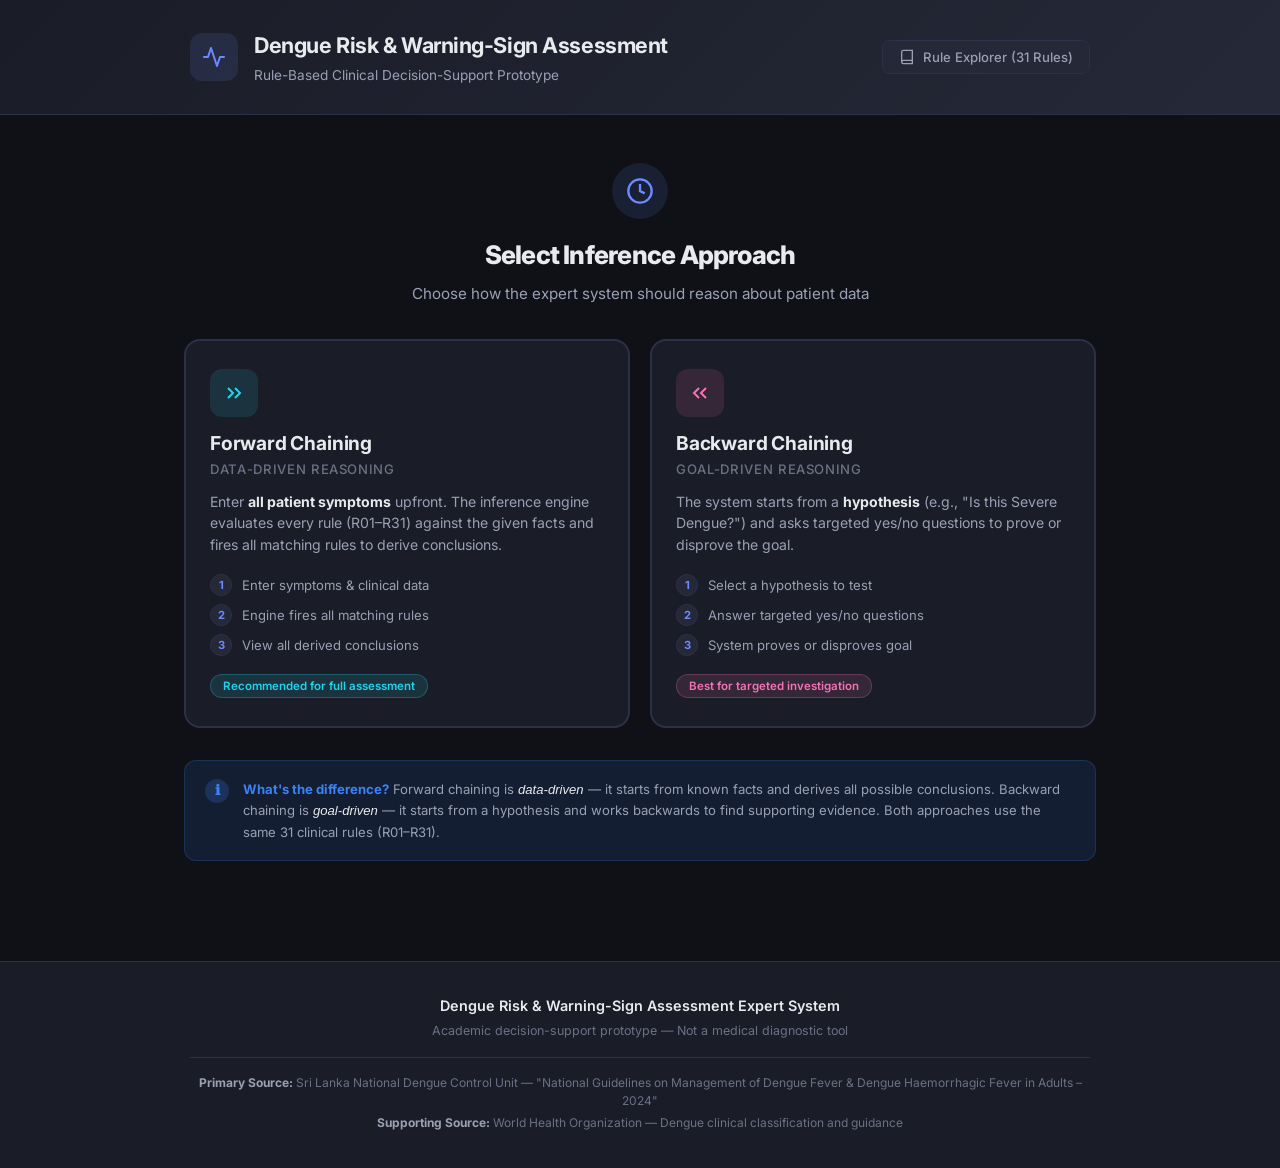
==== commit d8666d61: "neww" ====
--- a/frontend/index.html
+++ b/frontend/index.html
@@ -4,7 +4,7 @@
     <meta charset="UTF-8">
     <meta name="viewport" content="width=device-width, initial-scale=1.0">
     <title>Dengue Risk &amp; Warning-Sign Assessment Expert System</title>
-    <meta name="description" content="Academic Expert System prototype for dengue risk and warning-sign assessment using rule-based clinical decision support.">
+    <meta name="description" content="Academic Expert System prototype for dengue risk and warning-sign assessment using rule-based clinical decision support with forward and backward chaining inference.">
     <link rel="preconnect" href="https://fonts.googleapis.com">
     <link rel="preconnect" href="https://fonts.gstatic.com" crossorigin>
     <link href="https://fonts.googleapis.com/css2?family=Inter:wght@300;400;500;600;700;800&display=swap" rel="stylesheet">
@@ -32,355 +32,585 @@
         </div>
     </header>
 
-    <!-- ===== PRESET SCENARIOS BAR ===== -->
-    <div class="preset-bar-container">
-        <div class="preset-bar">
-            <span class="preset-label">⚡ Sample Clinical Test Cases:</span>
-            <button type="button" class="preset-btn" data-preset="probable">Probable Dengue</button>
-            <button type="button" class="preset-btn" data-preset="warning">Warning Signs</button>
-            <button type="button" class="preset-btn" data-preset="severe">Severe Dengue</button>
-            <button type="button" class="preset-btn" data-preset="critical">Critical Phase (Day 5)</button>
+    <!-- ===== APPROACH SELECTION SCREEN ===== -->
+    <div id="approach-selection" class="approach-screen">
+        <div class="approach-container">
+            <div class="approach-heading">
+                <div class="approach-heading-icon">
+                    <svg viewBox="0 0 24 24" fill="none" stroke="currentColor" stroke-width="2"><circle cx="12" cy="12" r="10"/><path d="M12 6v6l4 2"/></svg>
+                </div>
+                <h2>Select Inference Approach</h2>
+                <p class="approach-subtitle">Choose how the expert system should reason about patient data</p>
+            </div>
+
+            <div class="approach-cards">
+                <!-- Forward Chaining Card -->
+                <button type="button" class="approach-card" id="btn-forward" onclick="selectApproach('forward')">
+                    <div class="approach-card-icon forward-icon">
+                        <svg viewBox="0 0 24 24" fill="none" stroke="currentColor" stroke-width="2">
+                            <polyline points="13 17 18 12 13 7"/>
+                            <polyline points="6 17 11 12 6 7"/>
+                        </svg>
+                    </div>
+                    <h3>Forward Chaining</h3>
+                    <p class="approach-card-label">Data-Driven Reasoning</p>
+                    <div class="approach-card-desc">
+                        <p>Enter <strong>all patient symptoms</strong> upfront. The inference engine evaluates every rule (R01–R31) against the given facts and fires all matching rules to derive conclusions.</p>
+                    </div>
+                    <div class="approach-card-steps">
+                        <div class="step-item"><span class="step-num">1</span> Enter symptoms &amp; clinical data</div>
+                        <div class="step-item"><span class="step-num">2</span> Engine fires all matching rules</div>
+                        <div class="step-item"><span class="step-num">3</span> View all derived conclusions</div>
+                    </div>
+                    <div class="approach-card-tag tag-forward">Recommended for full assessment</div>
+                </button>
+
+                <!-- Backward Chaining Card -->
+                <button type="button" class="approach-card" id="btn-backward" onclick="selectApproach('backward')">
+                    <div class="approach-card-icon backward-icon">
+                        <svg viewBox="0 0 24 24" fill="none" stroke="currentColor" stroke-width="2">
+                            <polyline points="11 7 6 12 11 17"/>
+                            <polyline points="18 7 13 12 18 17"/>
+                        </svg>
+                    </div>
+                    <h3>Backward Chaining</h3>
+                    <p class="approach-card-label">Goal-Driven Reasoning</p>
+                    <div class="approach-card-desc">
+                        <p>The system starts from a <strong>hypothesis</strong> (e.g., "Is this Severe Dengue?") and asks targeted yes/no questions to prove or disprove the goal.</p>
+                    </div>
+                    <div class="approach-card-steps">
+                        <div class="step-item"><span class="step-num">1</span> Select a hypothesis to test</div>
+                        <div class="step-item"><span class="step-num">2</span> Answer targeted yes/no questions</div>
+                        <div class="step-item"><span class="step-num">3</span> System proves or disproves goal</div>
+                    </div>
+                    <div class="approach-card-tag tag-backward">Best for targeted investigation</div>
+                </button>
+            </div>
+
+            <div class="approach-info">
+                <div class="info-icon">ℹ</div>
+                <p><strong>What's the difference?</strong> Forward chaining is <em>data-driven</em> — it starts from known facts and derives all possible conclusions. Backward chaining is <em>goal-driven</em> — it starts from a hypothesis and works backwards to find supporting evidence. Both approaches use the same 31 clinical rules (R01–R31).</p>
+            </div>
         </div>
     </div>
 
-
-
-    <main id="app-main">
-        <!-- ===== INPUT FORM ===== -->
-        <form id="assessment-form" onsubmit="return false;">
-            
-            <!-- Section 1: Basic Information -->
-            <section class="card" id="section-basic">
-                <div class="card-header">
-                    <div class="card-icon">
-                        <svg viewBox="0 0 24 24" fill="none" stroke="currentColor" stroke-width="2"><path d="M20 21v-2a4 4 0 0 0-4-4H8a4 4 0 0 0-4 4v2"/><circle cx="12" cy="7" r="4"/></svg>
-                    </div>
-                    <div>
-                        <h2>Patient Information</h2>
-                        <p class="card-subtitle">Basic reference details</p>
-                    </div>
-                </div>
-                <div class="card-body">
-                    <div class="form-row">
-                        <div class="form-group">
-                            <label for="patient-id">Patient / Reference ID</label>
-                            <input type="text" id="patient-id" placeholder="e.g., P001" autocomplete="off">
-                        </div>
-                        <div class="form-group">
-                            <label for="day-of-illness">Day of Illness</label>
-                            <input type="number" id="day-of-illness" min="1" max="30" placeholder="e.g., 5">
-                        </div>
-                    </div>
-                </div>
-            </section>
-
-            <!-- Section 2: Dengue-Compatible Symptoms -->
-            <section class="card" id="section-symptoms">
-                <div class="card-header">
-                    <div class="card-icon icon-symptoms">
-                        <svg viewBox="0 0 24 24" fill="none" stroke="currentColor" stroke-width="2"><path d="M14 2H6a2 2 0 0 0-2 2v16a2 2 0 0 0 2 2h12a2 2 0 0 0 2-2V8z"/><polyline points="14 2 14 8 20 8"/><line x1="16" y1="13" x2="8" y2="13"/><line x1="16" y1="17" x2="8" y2="17"/><polyline points="10 9 9 9 8 9"/></svg>
-                    </div>
-                    <div>
-                        <h2>Dengue-Compatible Symptoms</h2>
-                        <p class="card-subtitle">Select all symptoms currently present</p>
-                    </div>
-                </div>
-                <div class="card-body">
-                    <div class="checkbox-grid">
-                        <label class="checkbox-item" id="chk-high-fever">
-                            <input type="checkbox" name="symptoms" value="high_fever">
-                            <span class="checkmark"></span>
-                            <span class="label-text">High Fever</span>
-                        </label>
-                        <label class="checkbox-item" id="chk-severe-headache">
-                            <input type="checkbox" name="symptoms" value="severe_headache">
-                            <span class="checkmark"></span>
-                            <span class="label-text">Severe Headache</span>
-                        </label>
-                        <label class="checkbox-item" id="chk-pain-eyes">
-                            <input type="checkbox" name="symptoms" value="pain_behind_eyes">
-                            <span class="checkmark"></span>
-                            <span class="label-text">Pain Behind the Eyes</span>
-                        </label>
-                        <label class="checkbox-item" id="chk-muscle-joint">
-                            <input type="checkbox" name="symptoms" value="muscle_joint_pain">
-                            <span class="checkmark"></span>
-                            <span class="label-text">Muscle / Joint Pain</span>
-                        </label>
-                        <label class="checkbox-item" id="chk-nausea">
-                            <input type="checkbox" name="symptoms" value="nausea_vomiting">
-                            <span class="checkmark"></span>
-                            <span class="label-text">Nausea / Vomiting</span>
-                        </label>
-                        <label class="checkbox-item" id="chk-rash">
-                            <input type="checkbox" name="symptoms" value="skin_rash">
-                            <span class="checkmark"></span>
-                            <span class="label-text">Skin Rash</span>
-                        </label>
-                        <label class="checkbox-item" id="chk-leucopenia">
-                            <input type="checkbox" name="symptoms" value="leucopenia">
-                            <span class="checkmark"></span>
-                            <span class="label-text">Leucopenia</span>
-                        </label>
-                    </div>
-                </div>
-            </section>
-
-            <!-- Section 3: Warning Signs -->
-            <section class="card" id="section-warning">
-                <div class="card-header">
-                    <div class="card-icon icon-warning">
-                        <svg viewBox="0 0 24 24" fill="none" stroke="currentColor" stroke-width="2"><path d="M10.29 3.86L1.82 18a2 2 0 0 0 1.71 3h16.94a2 2 0 0 0 1.71-3L13.71 3.86a2 2 0 0 0-3.42 0z"/><line x1="12" y1="9" x2="12" y2="13"/><line x1="12" y1="17" x2="12.01" y2="17"/></svg>
-                    </div>
-                    <div>
-                        <h2>Warning Signs</h2>
-                        <p class="card-subtitle">Select any dengue warning signs observed</p>
-                    </div>
-                </div>
-                <div class="card-body">
-                    <div class="checkbox-grid">
-                        <label class="checkbox-item" id="chk-abdominal">
-                            <input type="checkbox" name="symptoms" value="abdominal_pain">
-                            <span class="checkmark"></span>
-                            <span class="label-text">Abdominal Pain / Tenderness</span>
-                        </label>
-                        <label class="checkbox-item" id="chk-persistent-vomit">
-                            <input type="checkbox" name="symptoms" value="persistent_vomiting">
-                            <span class="checkmark"></span>
-                            <span class="label-text">Persistent Vomiting</span>
-                        </label>
-                        <label class="checkbox-item" id="chk-fluid">
-                            <input type="checkbox" name="symptoms" value="clinical_fluid_accumulation">
-                            <span class="checkmark"></span>
-                            <span class="label-text">Clinical Fluid Accumulation</span>
-                        </label>
-                        <label class="checkbox-item" id="chk-mucosal">
-                            <input type="checkbox" name="symptoms" value="mucosal_bleeding">
-                            <span class="checkmark"></span>
-                            <span class="label-text">Mucosal Bleeding</span>
-                        </label>
-                        <label class="checkbox-item" id="chk-lethargy">
-                            <input type="checkbox" name="symptoms" value="lethargy">
-                            <span class="checkmark"></span>
-                            <span class="label-text">Lethargy</span>
-                        </label>
-                        <label class="checkbox-item" id="chk-restlessness">
-                            <input type="checkbox" name="symptoms" value="restlessness">
-                            <span class="checkmark"></span>
-                            <span class="label-text">Restlessness</span>
-                        </label>
-                        <label class="checkbox-item" id="chk-liver">
-                            <input type="checkbox" name="symptoms" value="liver_enlargement_over_2cm">
-                            <span class="checkmark"></span>
-                            <span class="label-text">Liver Enlargement &gt;2 cm</span>
-                        </label>
-                        <label class="checkbox-item" id="chk-haematocrit">
-                            <input type="checkbox" name="symptoms" value="increased_haematocrit">
-                            <span class="checkmark"></span>
-                            <span class="label-text">Increased Haematocrit</span>
-                        </label>
-                        <label class="checkbox-item" id="chk-platelet">
-                            <input type="checkbox" name="symptoms" value="rapid_platelet_decrease">
-                            <span class="checkmark"></span>
-                            <span class="label-text">Rapid Decrease in Platelet Count</span>
-                        </label>
-                    </div>
-                </div>
-            </section>
-
-            <!-- Section 4: Severe Dengue Indicators -->
-            <section class="card" id="section-severe">
-                <div class="card-header">
-                    <div class="card-icon icon-severe">
-                        <svg viewBox="0 0 24 24" fill="none" stroke="currentColor" stroke-width="2"><circle cx="12" cy="12" r="10"/><line x1="12" y1="8" x2="12" y2="12"/><line x1="12" y1="16" x2="12.01" y2="16"/></svg>
-                    </div>
-                    <div>
-                        <h2>Severe Dengue Indicators</h2>
-                        <p class="card-subtitle">Select any severe clinical findings</p>
-                    </div>
-                </div>
-                <div class="card-body">
-                    <div class="checkbox-grid">
-                        <label class="checkbox-item" id="chk-plasma">
-                            <input type="checkbox" name="symptoms" value="severe_plasma_leakage">
-                            <span class="checkmark"></span>
-                            <span class="label-text">Severe Plasma Leakage</span>
-                        </label>
-                        <label class="checkbox-item" id="chk-shock">
-                            <input type="checkbox" name="symptoms" value="shock">
-                            <span class="checkmark"></span>
-                            <span class="label-text">Shock</span>
-                        </label>
-                        <label class="checkbox-item" id="chk-respiratory">
-                            <input type="checkbox" name="symptoms" value="respiratory_distress">
-                            <span class="checkmark"></span>
-                            <span class="label-text">Respiratory Distress</span>
-                        </label>
-                        <label class="checkbox-item" id="chk-severe-bleeding">
-                            <input type="checkbox" name="symptoms" value="severe_bleeding">
-                            <span class="checkmark"></span>
-                            <span class="label-text">Severe Bleeding</span>
-                        </label>
-                        <label class="checkbox-item" id="chk-organ">
-                            <input type="checkbox" name="symptoms" value="severe_organ_impairment">
-                            <span class="checkmark"></span>
-                            <span class="label-text">Severe Organ Impairment</span>
-                        </label>
-                        <label class="checkbox-item" id="chk-ast-alt">
-                            <input type="checkbox" name="symptoms" value="ast_alt_1000_or_more">
-                            <span class="checkmark"></span>
-                            <span class="label-text">AST / ALT ≥ 1000</span>
-                        </label>
-                        <label class="checkbox-item" id="chk-consciousness">
-                            <input type="checkbox" name="symptoms" value="impaired_consciousness">
-                            <span class="checkmark"></span>
-                            <span class="label-text">Impaired Consciousness</span>
-                        </label>
-                    </div>
-                </div>
-            </section>
-
-            <!-- Section 5: Disease Phase -->
-            <section class="card" id="section-phase">
-                <div class="card-header">
-                    <div class="card-icon icon-phase">
-                        <svg viewBox="0 0 24 24" fill="none" stroke="currentColor" stroke-width="2"><circle cx="12" cy="12" r="10"/><polyline points="12 6 12 12 16 14"/></svg>
-                    </div>
-                    <div>
-                        <h2>Temperature / Disease Phase</h2>
-                        <p class="card-subtitle">Current disease phase observations</p>
-                    </div>
-                </div>
-                <div class="card-body">
-                    <div class="checkbox-grid">
-                        <label class="checkbox-item" id="chk-temp-decrease">
-                            <input type="checkbox" name="symptoms" value="temperature_decreasing">
-                            <span class="checkmark"></span>
-                            <span class="label-text">Temperature Decreasing</span>
-                        </label>
-                        <label class="checkbox-item" id="chk-transition">
-                            <input type="checkbox" name="symptoms" value="warning_sign_transition_period">
-                            <span class="checkmark"></span>
-                            <span class="label-text">Warning Signs Appearing Around Phase Transition</span>
-                        </label>
-                    </div>
-                </div>
-            </section>
-
-            <!-- Submit Button -->
-            <div class="submit-container">
-                <button type="button" id="btn-assess" onclick="runAssessment()">
-                    <svg viewBox="0 0 24 24" fill="none" stroke="currentColor" stroke-width="2"><path d="M22 11.08V12a10 10 0 1 1-5.93-9.14"/><polyline points="22 4 12 14.01 9 11.01"/></svg>
-                    Run Assessment
+    <!-- ===== FORWARD CHAINING SECTION ===== -->
+    <div id="forward-section" class="hidden">
+        <!-- Active approach badge -->
+        <div class="active-approach-bar">
+            <div class="active-approach-inner">
+                <span class="active-approach-badge badge-fc">
+                    <svg viewBox="0 0 24 24" width="14" height="14" fill="none" stroke="currentColor" stroke-width="2"><polyline points="13 17 18 12 13 7"/><polyline points="6 17 11 12 6 7"/></svg>
+                    Forward Chaining — Data-Driven Inference
+                </span>
+                <button type="button" class="btn-change-approach" onclick="goBackToSelection()">
+                    <svg viewBox="0 0 24 24" width="14" height="14" fill="none" stroke="currentColor" stroke-width="2"><polyline points="1 4 1 10 7 10"/><path d="M3.51 15a9 9 0 1 0 2.13-9.36L1 10"/></svg>
+                    Change Approach
                 </button>
-                <button type="button" id="btn-clear" onclick="clearForm()">
-                    <svg viewBox="0 0 24 24" fill="none" stroke="currentColor" stroke-width="2"><polyline points="1 4 1 10 7 10"/><path d="M3.51 15a9 9 0 1 0 2.13-9.36L1 10"/></svg>
-                    Clear All
+            </div>
+        </div>
+
+        <!-- Preset Scenarios Bar -->
+        <div class="preset-bar-container">
+            <div class="preset-bar">
+                <span class="preset-label">⚡ Sample Clinical Test Cases:</span>
+                <button type="button" class="preset-btn" data-preset="probable">Probable Dengue</button>
+                <button type="button" class="preset-btn" data-preset="warning">Warning Signs</button>
+                <button type="button" class="preset-btn" data-preset="severe">Severe Dengue</button>
+                <button type="button" class="preset-btn" data-preset="critical">Critical Phase (Day 5)</button>
+            </div>
+        </div>
+
+        <main id="app-main-forward">
+            <form id="assessment-form" onsubmit="return false;">
+                
+                <!-- Section 1: Basic Information -->
+                <section class="card" id="section-basic">
+                    <div class="card-header">
+                        <div class="card-icon">
+                            <svg viewBox="0 0 24 24" fill="none" stroke="currentColor" stroke-width="2"><path d="M20 21v-2a4 4 0 0 0-4-4H8a4 4 0 0 0-4 4v2"/><circle cx="12" cy="7" r="4"/></svg>
+                        </div>
+                        <div>
+                            <h2>Patient Information</h2>
+                            <p class="card-subtitle">Basic reference details</p>
+                        </div>
+                    </div>
+                    <div class="card-body">
+                        <div class="form-row">
+                            <div class="form-group">
+                                <label for="patient-id">Patient / Reference ID</label>
+                                <input type="text" id="patient-id" placeholder="e.g., P001" autocomplete="off">
+                            </div>
+                            <div class="form-group">
+                                <label for="day-of-illness">Day of Illness</label>
+                                <input type="number" id="day-of-illness" min="1" max="30" placeholder="e.g., 5">
+                            </div>
+                        </div>
+                    </div>
+                </section>
+
+                <!-- Section 2: Dengue-Compatible Symptoms -->
+                <section class="card" id="section-symptoms">
+                    <div class="card-header">
+                        <div class="card-icon icon-symptoms">
+                            <svg viewBox="0 0 24 24" fill="none" stroke="currentColor" stroke-width="2"><path d="M14 2H6a2 2 0 0 0-2 2v16a2 2 0 0 0 2 2h12a2 2 0 0 0 2-2V8z"/><polyline points="14 2 14 8 20 8"/><line x1="16" y1="13" x2="8" y2="13"/><line x1="16" y1="17" x2="8" y2="17"/><polyline points="10 9 9 9 8 9"/></svg>
+                        </div>
+                        <div>
+                            <h2>Dengue-Compatible Symptoms</h2>
+                            <p class="card-subtitle">Select all symptoms currently present</p>
+                        </div>
+                    </div>
+                    <div class="card-body">
+                        <div class="checkbox-grid">
+                            <label class="checkbox-item" id="chk-high-fever">
+                                <input type="checkbox" name="symptoms" value="high_fever">
+                                <span class="checkmark"></span>
+                                <span class="label-text">High Fever</span>
+                            </label>
+                            <label class="checkbox-item" id="chk-severe-headache">
+                                <input type="checkbox" name="symptoms" value="severe_headache">
+                                <span class="checkmark"></span>
+                                <span class="label-text">Severe Headache</span>
+                            </label>
+                            <label class="checkbox-item" id="chk-pain-eyes">
+                                <input type="checkbox" name="symptoms" value="pain_behind_eyes">
+                                <span class="checkmark"></span>
+                                <span class="label-text">Pain Behind the Eyes</span>
+                            </label>
+                            <label class="checkbox-item" id="chk-muscle-joint">
+                                <input type="checkbox" name="symptoms" value="muscle_joint_pain">
+                                <span class="checkmark"></span>
+                                <span class="label-text">Muscle / Joint Pain</span>
+                            </label>
+                            <label class="checkbox-item" id="chk-nausea">
+                                <input type="checkbox" name="symptoms" value="nausea_vomiting">
+                                <span class="checkmark"></span>
+                                <span class="label-text">Nausea / Vomiting</span>
+                            </label>
+                            <label class="checkbox-item" id="chk-rash">
+                                <input type="checkbox" name="symptoms" value="skin_rash">
+                                <span class="checkmark"></span>
+                                <span class="label-text">Skin Rash</span>
+                            </label>
+                            <label class="checkbox-item" id="chk-leucopenia">
+                                <input type="checkbox" name="symptoms" value="leucopenia">
+                                <span class="checkmark"></span>
+                                <span class="label-text">Leucopenia</span>
+                            </label>
+                        </div>
+                    </div>
+                </section>
+
+                <!-- Section 3: Warning Signs -->
+                <section class="card" id="section-warning">
+                    <div class="card-header">
+                        <div class="card-icon icon-warning">
+                            <svg viewBox="0 0 24 24" fill="none" stroke="currentColor" stroke-width="2"><path d="M10.29 3.86L1.82 18a2 2 0 0 0 1.71 3h16.94a2 2 0 0 0 1.71-3L13.71 3.86a2 2 0 0 0-3.42 0z"/><line x1="12" y1="9" x2="12" y2="13"/><line x1="12" y1="17" x2="12.01" y2="17"/></svg>
+                        </div>
+                        <div>
+                            <h2>Warning Signs</h2>
+                            <p class="card-subtitle">Select any dengue warning signs observed</p>
+                        </div>
+                    </div>
+                    <div class="card-body">
+                        <div class="checkbox-grid">
+                            <label class="checkbox-item" id="chk-abdominal">
+                                <input type="checkbox" name="symptoms" value="abdominal_pain">
+                                <span class="checkmark"></span>
+                                <span class="label-text">Abdominal Pain / Tenderness</span>
+                            </label>
+                            <label class="checkbox-item" id="chk-persistent-vomit">
+                                <input type="checkbox" name="symptoms" value="persistent_vomiting">
+                                <span class="checkmark"></span>
+                                <span class="label-text">Persistent Vomiting</span>
+                            </label>
+                            <label class="checkbox-item" id="chk-fluid">
+                                <input type="checkbox" name="symptoms" value="clinical_fluid_accumulation">
+                                <span class="checkmark"></span>
+                                <span class="label-text">Clinical Fluid Accumulation</span>
+                            </label>
+                            <label class="checkbox-item" id="chk-mucosal">
+                                <input type="checkbox" name="symptoms" value="mucosal_bleeding">
+                                <span class="checkmark"></span>
+                                <span class="label-text">Mucosal Bleeding</span>
+                            </label>
+                            <label class="checkbox-item" id="chk-lethargy">
+                                <input type="checkbox" name="symptoms" value="lethargy">
+                                <span class="checkmark"></span>
+                                <span class="label-text">Lethargy</span>
+                            </label>
+                            <label class="checkbox-item" id="chk-restlessness">
+                                <input type="checkbox" name="symptoms" value="restlessness">
+                                <span class="checkmark"></span>
+                                <span class="label-text">Restlessness</span>
+                            </label>
+                            <label class="checkbox-item" id="chk-liver">
+                                <input type="checkbox" name="symptoms" value="liver_enlargement_over_2cm">
+                                <span class="checkmark"></span>
+                                <span class="label-text">Liver Enlargement &gt;2 cm</span>
+                            </label>
+                            <label class="checkbox-item" id="chk-haematocrit">
+                                <input type="checkbox" name="symptoms" value="increased_haematocrit">
+                                <span class="checkmark"></span>
+                                <span class="label-text">Increased Haematocrit</span>
+                            </label>
+                            <label class="checkbox-item" id="chk-platelet">
+                                <input type="checkbox" name="symptoms" value="rapid_platelet_decrease">
+                                <span class="checkmark"></span>
+                                <span class="label-text">Rapid Decrease in Platelet Count</span>
+                            </label>
+                        </div>
+                    </div>
+                </section>
+
+                <!-- Section 4: Severe Dengue Indicators -->
+                <section class="card" id="section-severe">
+                    <div class="card-header">
+                        <div class="card-icon icon-severe">
+                            <svg viewBox="0 0 24 24" fill="none" stroke="currentColor" stroke-width="2"><circle cx="12" cy="12" r="10"/><line x1="12" y1="8" x2="12" y2="12"/><line x1="12" y1="16" x2="12.01" y2="16"/></svg>
+                        </div>
+                        <div>
+                            <h2>Severe Dengue Indicators</h2>
+                            <p class="card-subtitle">Select any severe clinical findings</p>
+                        </div>
+                    </div>
+                    <div class="card-body">
+                        <div class="checkbox-grid">
+                            <label class="checkbox-item" id="chk-plasma">
+                                <input type="checkbox" name="symptoms" value="severe_plasma_leakage">
+                                <span class="checkmark"></span>
+                                <span class="label-text">Severe Plasma Leakage</span>
+                            </label>
+                            <label class="checkbox-item" id="chk-shock">
+                                <input type="checkbox" name="symptoms" value="shock">
+                                <span class="checkmark"></span>
+                                <span class="label-text">Shock</span>
+                            </label>
+                            <label class="checkbox-item" id="chk-respiratory">
+                                <input type="checkbox" name="symptoms" value="respiratory_distress">
+                                <span class="checkmark"></span>
+                                <span class="label-text">Respiratory Distress</span>
+                            </label>
+                            <label class="checkbox-item" id="chk-severe-bleeding">
+                                <input type="checkbox" name="symptoms" value="severe_bleeding">
+                                <span class="checkmark"></span>
+                                <span class="label-text">Severe Bleeding</span>
+                            </label>
+                            <label class="checkbox-item" id="chk-organ">
+                                <input type="checkbox" name="symptoms" value="severe_organ_impairment">
+                                <span class="checkmark"></span>
+                                <span class="label-text">Severe Organ Impairment</span>
+                            </label>
+                            <label class="checkbox-item" id="chk-ast-alt">
+                                <input type="checkbox" name="symptoms" value="ast_alt_1000_or_more">
+                                <span class="checkmark"></span>
+                                <span class="label-text">AST / ALT ≥ 1000</span>
+                            </label>
+                            <label class="checkbox-item" id="chk-consciousness">
+                                <input type="checkbox" name="symptoms" value="impaired_consciousness">
+                                <span class="checkmark"></span>
+                                <span class="label-text">Impaired Consciousness</span>
+                            </label>
+                        </div>
+                    </div>
+                </section>
+
+                <!-- Section 5: Disease Phase -->
+                <section class="card" id="section-phase">
+                    <div class="card-header">
+                        <div class="card-icon icon-phase">
+                            <svg viewBox="0 0 24 24" fill="none" stroke="currentColor" stroke-width="2"><circle cx="12" cy="12" r="10"/><polyline points="12 6 12 12 16 14"/></svg>
+                        </div>
+                        <div>
+                            <h2>Temperature / Disease Phase</h2>
+                            <p class="card-subtitle">Current disease phase observations</p>
+                        </div>
+                    </div>
+                    <div class="card-body">
+                        <div class="checkbox-grid">
+                            <label class="checkbox-item" id="chk-temp-decrease">
+                                <input type="checkbox" name="symptoms" value="temperature_decreasing">
+                                <span class="checkmark"></span>
+                                <span class="label-text">Temperature Decreasing</span>
+                            </label>
+                            <label class="checkbox-item" id="chk-transition">
+                                <input type="checkbox" name="symptoms" value="warning_sign_transition_period">
+                                <span class="checkmark"></span>
+                                <span class="label-text">Warning Signs Appearing Around Phase Transition</span>
+                            </label>
+                        </div>
+                    </div>
+                </section>
+
+                <!-- Submit Button -->
+                <div class="submit-container">
+                    <button type="button" id="btn-assess" onclick="runForwardChaining()">
+                        <svg viewBox="0 0 24 24" fill="none" stroke="currentColor" stroke-width="2"><path d="M22 11.08V12a10 10 0 1 1-5.93-9.14"/><polyline points="22 4 12 14.01 9 11.01"/></svg>
+                        Run Forward Chaining Assessment
+                    </button>
+                    <button type="button" id="btn-clear" onclick="clearForm()">
+                        <svg viewBox="0 0 24 24" fill="none" stroke="currentColor" stroke-width="2"><polyline points="1 4 1 10 7 10"/><path d="M3.51 15a9 9 0 1 0 2.13-9.36L1 10"/></svg>
+                        Clear All
+                    </button>
+                </div>
+            </form>
+
+            <!-- ===== LOADING INDICATOR ===== -->
+            <div id="fc-loading" class="loading hidden">
+                <div class="spinner"></div>
+                <p>Running forward chaining inference engine...</p>
+            </div>
+
+            <!-- ===== ERROR MESSAGE ===== -->
+            <div id="fc-error-message" class="error-card hidden">
+                <div class="error-icon">✕</div>
+                <h3>Connection Error</h3>
+                <p id="fc-error-text">Could not connect to the backend server.</p>
+            </div>
+
+            <!-- ===== RESULTS SECTION ===== -->
+            <div id="fc-results-section" class="hidden">
+                
+                <!-- Inference Approach Label -->
+                <div class="inference-approach-label">
+                    <svg viewBox="0 0 24 24" width="16" height="16" fill="none" stroke="currentColor" stroke-width="2"><polyline points="13 17 18 12 13 7"/><polyline points="6 17 11 12 6 7"/></svg>
+                    <span>Forward Chaining Result — All rules evaluated against input facts</span>
+                </div>
+
+                <!-- Primary Assessment -->
+                <section class="card result-card" id="fc-result-primary">
+                    <div class="card-header">
+                        <div class="card-icon icon-result">
+                            <svg viewBox="0 0 24 24" fill="none" stroke="currentColor" stroke-width="2"><path d="M9 11l3 3L22 4"/><path d="M21 12v7a2 2 0 0 1-2 2H5a2 2 0 0 1-2-2V5a2 2 0 0 1 2-2h11"/></svg>
+                        </div>
+                        <div>
+                            <h2>Assessment Result</h2>
+                            <p class="card-subtitle" id="fc-result-patient-ref"></p>
+                        </div>
+                    </div>
+                    <div class="card-body">
+                        <div id="fc-result-badge-container">
+                            <span id="fc-result-badge" class="result-badge"></span>
+                        </div>
+                        <p id="fc-result-explanation" class="result-explanation"></p>
+                    </div>
+                </section>
+
+                <!-- Categories Overview -->
+                <section class="card" id="fc-result-categories">
+                    <div class="card-header">
+                        <div class="card-icon">
+                            <svg viewBox="0 0 24 24" fill="none" stroke="currentColor" stroke-width="2"><rect x="3" y="3" width="7" height="7"/><rect x="14" y="3" width="7" height="7"/><rect x="14" y="14" width="7" height="7"/><rect x="3" y="14" width="7" height="7"/></svg>
+                        </div>
+                        <div>
+                            <h2>Categories Evaluated</h2>
+                            <p class="card-subtitle">All assessment categories and their status</p>
+                        </div>
+                    </div>
+                    <div class="card-body">
+                        <div id="fc-categories-grid" class="categories-grid"></div>
+                    </div>
+                </section>
+
+                <!-- Triggered Rules -->
+                <section class="card" id="fc-result-rules">
+                    <div class="card-header">
+                        <div class="card-icon icon-rules">
+                            <svg viewBox="0 0 24 24" fill="none" stroke="currentColor" stroke-width="2"><path d="M14 2H6a2 2 0 0 0-2 2v16a2 2 0 0 0 2 2h12a2 2 0 0 0 2-2V8z"/><polyline points="14 2 14 8 20 8"/><line x1="16" y1="13" x2="8" y2="13"/><line x1="16" y1="17" x2="8" y2="17"/></svg>
+                        </div>
+                        <div>
+                            <h2>Triggered Rules</h2>
+                            <p class="card-subtitle">Rules whose conditions were satisfied by the entered data</p>
+                        </div>
+                    </div>
+                    <div class="card-body">
+                        <div id="fc-triggered-rules-list"></div>
+                    </div>
+                </section>
+
+                <!-- Why This Result -->
+                <section class="card" id="fc-result-why">
+                    <div class="card-header">
+                        <div class="card-icon icon-why">
+                            <svg viewBox="0 0 24 24" fill="none" stroke="currentColor" stroke-width="2"><circle cx="12" cy="12" r="10"/><path d="M9.09 9a3 3 0 0 1 5.83 1c0 2-3 3-3 3"/><line x1="12" y1="17" x2="12.01" y2="17"/></svg>
+                        </div>
+                        <div>
+                            <h2>Why This Result? (Forward Chaining Trace)</h2>
+                            <p class="card-subtitle">Step-by-step trace of how rules fired from data to conclusions</p>
+                        </div>
+                    </div>
+                    <div class="card-body">
+                        <div id="fc-explanation-content"></div>
+                    </div>
+                </section>
+
+                <!-- Patient Facts Submitted -->
+                <section class="card" id="fc-result-facts">
+                    <div class="card-header">
+                        <div class="card-icon">
+                            <svg viewBox="0 0 24 24" fill="none" stroke="currentColor" stroke-width="2"><polyline points="9 11 12 14 22 4"/><path d="M21 12v7a2 2 0 0 1-2 2H5a2 2 0 0 1-2-2V5a2 2 0 0 1 2-2h11"/></svg>
+                        </div>
+                        <div>
+                            <h2>Patient Facts Submitted</h2>
+                            <p class="card-subtitle">Data points sent to the inference engine</p>
+                        </div>
+                    </div>
+                    <div class="card-body">
+                        <div id="fc-facts-list" class="facts-tags"></div>
+                    </div>
+                </section>
+
+            </div>
+        </main>
+    </div>
+
+    <!-- ===== BACKWARD CHAINING SECTION ===== -->
+    <div id="backward-section" class="hidden">
+        <!-- Active approach badge -->
+        <div class="active-approach-bar">
+            <div class="active-approach-inner">
+                <span class="active-approach-badge badge-bc">
+                    <svg viewBox="0 0 24 24" width="14" height="14" fill="none" stroke="currentColor" stroke-width="2"><polyline points="11 7 6 12 11 17"/><polyline points="18 7 13 12 18 17"/></svg>
+                    Backward Chaining — Goal-Driven Inference
+                </span>
+                <button type="button" class="btn-change-approach" onclick="goBackToSelection()">
+                    <svg viewBox="0 0 24 24" width="14" height="14" fill="none" stroke="currentColor" stroke-width="2"><polyline points="1 4 1 10 7 10"/><path d="M3.51 15a9 9 0 1 0 2.13-9.36L1 10"/></svg>
+                    Change Approach
                 </button>
             </div>
-        </form>
-
-        <!-- ===== LOADING INDICATOR ===== -->
-        <div id="loading" class="loading hidden">
-            <div class="spinner"></div>
-            <p>Running Prolog inference engine...</p>
         </div>
 
-        <!-- ===== ERROR MESSAGE ===== -->
-        <div id="error-message" class="error-card hidden">
-            <div class="error-icon">✕</div>
-            <h3>Connection Error</h3>
-            <p id="error-text">Could not connect to the Prolog backend server. Please ensure SWI-Prolog is running on port 8060.</p>
-        </div>
-
-        <!-- ===== RESULTS SECTION ===== -->
-        <div id="results-section" class="hidden">
-            
-            <!-- Primary Assessment -->
-            <section class="card result-card" id="result-primary">
-                <div class="card-header">
-                    <div class="card-icon icon-result">
-                        <svg viewBox="0 0 24 24" fill="none" stroke="currentColor" stroke-width="2"><path d="M9 11l3 3L22 4"/><path d="M21 12v7a2 2 0 0 1-2 2H5a2 2 0 0 1-2-2V5a2 2 0 0 1 2-2h11"/></svg>
-                    </div>
-                    <div>
-                        <h2>Assessment Result</h2>
-                        <p class="card-subtitle" id="result-patient-ref"></p>
-                    </div>
-                </div>
-                <div class="card-body">
-                    <div id="result-badge-container">
-                        <span id="result-badge" class="result-badge"></span>
-                    </div>
-                    <p id="result-explanation" class="result-explanation"></p>
-                </div>
-            </section>
-
-            <!-- Categories Overview -->
-            <section class="card" id="result-categories">
-                <div class="card-header">
-                    <div class="card-icon">
-                        <svg viewBox="0 0 24 24" fill="none" stroke="currentColor" stroke-width="2"><rect x="3" y="3" width="7" height="7"/><rect x="14" y="3" width="7" height="7"/><rect x="14" y="14" width="7" height="7"/><rect x="3" y="14" width="7" height="7"/></svg>
-                    </div>
-                    <div>
-                        <h2>Categories Evaluated</h2>
-                        <p class="card-subtitle">All assessment categories and their status</p>
-                    </div>
-                </div>
-                <div class="card-body">
-                    <div id="categories-grid" class="categories-grid"></div>
-                </div>
-            </section>
-
-            <!-- Triggered Rules -->
-            <section class="card" id="result-rules">
-                <div class="card-header">
-                    <div class="card-icon icon-rules">
-                        <svg viewBox="0 0 24 24" fill="none" stroke="currentColor" stroke-width="2"><path d="M14 2H6a2 2 0 0 0-2 2v16a2 2 0 0 0 2 2h12a2 2 0 0 0 2-2V8z"/><polyline points="14 2 14 8 20 8"/><line x1="16" y1="13" x2="8" y2="13"/><line x1="16" y1="17" x2="8" y2="17"/></svg>
-                    </div>
-                    <div>
-                        <h2>Triggered Rules</h2>
-                        <p class="card-subtitle">Rules whose conditions were satisfied by the entered data</p>
-                    </div>
-                </div>
-                <div class="card-body">
-                    <div id="triggered-rules-list"></div>
-                </div>
-            </section>
-
-            <!-- Why This Result -->
-            <section class="card" id="result-why">
-                <div class="card-header">
-                    <div class="card-icon icon-why">
-                        <svg viewBox="0 0 24 24" fill="none" stroke="currentColor" stroke-width="2"><circle cx="12" cy="12" r="10"/><path d="M9.09 9a3 3 0 0 1 5.83 1c0 2-3 3-3 3"/><line x1="12" y1="17" x2="12.01" y2="17"/></svg>
-                    </div>
-                    <div>
-                        <h2>Why This Result?</h2>
-                        <p class="card-subtitle">Explanation of how the inference engine reached this conclusion</p>
-                    </div>
-                </div>
-                <div class="card-body">
-                    <div id="explanation-content"></div>
-                </div>
-            </section>
-
-            <!-- Patient Facts Submitted -->
-            <section class="card" id="result-facts">
-                <div class="card-header">
-                    <div class="card-icon">
-                        <svg viewBox="0 0 24 24" fill="none" stroke="currentColor" stroke-width="2"><polyline points="9 11 12 14 22 4"/><path d="M21 12v7a2 2 0 0 1-2 2H5a2 2 0 0 1-2-2V5a2 2 0 0 1 2-2h11"/></svg>
-                    </div>
-                    <div>
-                        <h2>Patient Facts Submitted</h2>
-                        <p class="card-subtitle">Data points sent to the Prolog inference engine</p>
-                    </div>
-                </div>
-                <div class="card-body">
-                    <div id="facts-list" class="facts-tags"></div>
-                </div>
-            </section>
-
-        </div>
-    </main>
+        <main id="app-main-backward">
+            <!-- Step 1: Select Hypothesis -->
+            <div id="bc-step-hypothesis">
+                <section class="card" id="bc-hypothesis-card">
+                    <div class="card-header">
+                        <div class="card-icon icon-phase">
+                            <svg viewBox="0 0 24 24" fill="none" stroke="currentColor" stroke-width="2"><circle cx="11" cy="11" r="8"/><line x1="21" y1="21" x2="16.65" y2="16.65"/></svg>
+                        </div>
+                        <div>
+                            <h2>Step 1: Select a Hypothesis to Test</h2>
+                            <p class="card-subtitle">The system will ask targeted questions to prove or disprove this goal</p>
+                        </div>
+                    </div>
+                    <div class="card-body">
+                        <div class="hypothesis-grid" id="hypothesis-grid">
+                            <!-- Dynamically populated -->
+                        </div>
+                    </div>
+                </section>
+            </div>
+
+            <!-- Step 2: Yes/No Questions -->
+            <div id="bc-step-questions" class="hidden">
+                <section class="card" id="bc-question-card">
+                    <div class="card-header">
+                        <div class="card-icon icon-symptoms">
+                            <svg viewBox="0 0 24 24" fill="none" stroke="currentColor" stroke-width="2"><circle cx="12" cy="12" r="10"/><path d="M9.09 9a3 3 0 0 1 5.83 1c0 2-3 3-3 3"/><line x1="12" y1="17" x2="12.01" y2="17"/></svg>
+                        </div>
+                        <div>
+                            <h2>Step 2: Answer Questions</h2>
+                            <p class="card-subtitle" id="bc-hypothesis-label">Testing hypothesis...</p>
+                        </div>
+                    </div>
+                    <div class="card-body">
+                        <!-- Progress bar -->
+                        <div class="bc-progress">
+                            <div class="bc-progress-bar" id="bc-progress-bar"></div>
+                        </div>
+                        <p class="bc-progress-text" id="bc-progress-text">Question 1 of N</p>
+
+                        <!-- Question area -->
+                        <div class="bc-question-area" id="bc-question-area">
+                            <p class="bc-question-text" id="bc-question-text"></p>
+                            <div class="bc-answer-buttons">
+                                <button type="button" class="bc-btn-yes" id="bc-btn-yes" onclick="answerBackwardQuestion(true)">
+                                    <svg viewBox="0 0 24 24" width="18" height="18" fill="none" stroke="currentColor" stroke-width="2"><polyline points="20 6 9 17 4 12"/></svg>
+                                    Yes
+                                </button>
+                                <button type="button" class="bc-btn-no" id="bc-btn-no" onclick="answerBackwardQuestion(false)">
+                                    <svg viewBox="0 0 24 24" width="18" height="18" fill="none" stroke="currentColor" stroke-width="2"><line x1="18" y1="6" x2="6" y2="18"/><line x1="6" y1="6" x2="18" y2="18"/></svg>
+                                    No
+                                </button>
+                            </div>
+                        </div>
+
+                        <!-- Answered so far -->
+                        <div class="bc-answered-list" id="bc-answered-list">
+                            <!-- Populated dynamically -->
+                        </div>
+                    </div>
+                </section>
+            </div>
+
+            <!-- Step 3: Backward Chaining Result -->
+            <div id="bc-step-result" class="hidden">
+                <!-- Inference Approach Label -->
+                <div class="inference-approach-label bc-label">
+                    <svg viewBox="0 0 24 24" width="16" height="16" fill="none" stroke="currentColor" stroke-width="2"><polyline points="11 7 6 12 11 17"/><polyline points="18 7 13 12 18 17"/></svg>
+                    <span>Backward Chaining Result — Goal-driven proof trace</span>
+                </div>
+
+                <section class="card result-card" id="bc-result-card">
+                    <div class="card-header">
+                        <div class="card-icon icon-result">
+                            <svg viewBox="0 0 24 24" fill="none" stroke="currentColor" stroke-width="2"><path d="M9 11l3 3L22 4"/><path d="M21 12v7a2 2 0 0 1-2 2H5a2 2 0 0 1-2-2V5a2 2 0 0 1 2-2h11"/></svg>
+                        </div>
+                        <div>
+                            <h2>Backward Chaining Conclusion</h2>
+                            <p class="card-subtitle" id="bc-result-hypothesis-label"></p>
+                        </div>
+                    </div>
+                    <div class="card-body">
+                        <div id="bc-result-badge-container">
+                            <span id="bc-result-badge" class="result-badge"></span>
+                        </div>
+                        <p id="bc-result-explanation" class="result-explanation"></p>
+                    </div>
+                </section>
+
+                <!-- Proof Trace -->
+                <section class="card" id="bc-proof-trace">
+                    <div class="card-header">
+                        <div class="card-icon icon-why">
+                            <svg viewBox="0 0 24 24" fill="none" stroke="currentColor" stroke-width="2"><circle cx="12" cy="12" r="10"/><path d="M9.09 9a3 3 0 0 1 5.83 1c0 2-3 3-3 3"/><line x1="12" y1="17" x2="12.01" y2="17"/></svg>
+                        </div>
+                        <div>
+                            <h2>Backward Chaining Proof Trace</h2>
+                            <p class="card-subtitle">How the engine worked backwards from the goal</p>
+                        </div>
+                    </div>
+                    <div class="card-body">
+                        <div id="bc-proof-trace-content"></div>
+                    </div>
+                </section>
+
+                <!-- Rules Checked -->
+                <section class="card" id="bc-rules-checked">
+                    <div class="card-header">
+                        <div class="card-icon icon-rules">
+                            <svg viewBox="0 0 24 24" fill="none" stroke="currentColor" stroke-width="2"><path d="M14 2H6a2 2 0 0 0-2 2v16a2 2 0 0 0 2 2h12a2 2 0 0 0 2-2V8z"/><polyline points="14 2 14 8 20 8"/><line x1="16" y1="13" x2="8" y2="13"/><line x1="16" y1="17" x2="8" y2="17"/></svg>
+                        </div>
+                        <div>
+                            <h2>Rules Examined</h2>
+                            <p class="card-subtitle">Rules the backward chaining engine examined to prove the goal</p>
+                        </div>
+                    </div>
+                    <div class="card-body">
+                        <div id="bc-rules-checked-list"></div>
+                    </div>
+                </section>
+
+                <!-- Try Another -->
+                <div class="submit-container">
+                    <button type="button" id="bc-btn-restart" onclick="restartBackwardChaining()" class="btn-assess-style">
+                        <svg viewBox="0 0 24 24" fill="none" stroke="currentColor" stroke-width="2"><polyline points="1 4 1 10 7 10"/><path d="M3.51 15a9 9 0 1 0 2.13-9.36L1 10"/></svg>
+                        Test Another Hypothesis
+                    </button>
+                </div>
+            </div>
+        </main>
+    </div>
 
     <!-- ===== FOOTER ===== -->
     <footer id="app-footer">
--- a/frontend/style.css
+++ b/frontend/style.css
@@ -4,6 +4,7 @@
    
    Professional academic interface styling.
    Uses Inter font from Google Fonts.
+   Supports Forward Chaining & Backward Chaining UI.
    ============================================================ */
 
 /* ===== CSS CUSTOM PROPERTIES ===== */
@@ -36,6 +37,12 @@
     --color-critical: #a855f7;
     --color-critical-soft: rgba(168, 85, 247, 0.12);
 
+    /* Forward/Backward specific */
+    --color-forward: #22d3ee;
+    --color-forward-soft: rgba(34, 211, 238, 0.12);
+    --color-backward: #f472b6;
+    --color-backward-soft: rgba(244, 114, 182, 0.12);
+
     /* Typography */
     --font-family: 'Inter', -apple-system, BlinkMacSystemFont, 'Segoe UI', sans-serif;
 
@@ -129,38 +136,325 @@
 }
 
 
-/* ===== DISCLAIMER BANNER ===== */
-.disclaimer-banner {
+/* ===== APPROACH SELECTION SCREEN ===== */
+.approach-screen {
+    max-width: 960px;
+    margin: 0 auto;
+    padding: 48px 24px 60px;
+}
+
+.approach-container {
+    display: flex;
+    flex-direction: column;
+    gap: 32px;
+}
+
+.approach-heading {
+    text-align: center;
+}
+
+.approach-heading-icon {
+    width: 56px;
+    height: 56px;
+    border-radius: 50%;
+    background: var(--color-accent-soft);
+    display: flex;
+    align-items: center;
+    justify-content: center;
+    margin: 0 auto 16px;
+}
+
+.approach-heading-icon svg {
+    width: 28px;
+    height: 28px;
+    color: var(--color-accent);
+}
+
+.approach-heading h2 {
+    font-size: 1.6rem;
+    font-weight: 800;
+    letter-spacing: -0.03em;
+    margin-bottom: 6px;
+}
+
+.approach-subtitle {
+    font-size: 0.95rem;
+    color: var(--color-text-secondary);
+}
+
+/* Approach Cards */
+.approach-cards {
+    display: grid;
+    grid-template-columns: 1fr 1fr;
+    gap: 20px;
+}
+
+.approach-card {
+    background: var(--color-bg-card);
+    border: 2px solid var(--color-border);
+    border-radius: var(--radius-lg);
+    padding: 28px 24px;
+    text-align: left;
+    cursor: pointer;
+    transition: all var(--transition-normal);
+    display: flex;
+    flex-direction: column;
+    gap: 14px;
+    font-family: var(--font-family);
+    color: var(--color-text-primary);
+    position: relative;
+    overflow: hidden;
+}
+
+.approach-card::before {
+    content: '';
+    position: absolute;
+    top: 0;
+    left: 0;
+    right: 0;
+    height: 3px;
+    background: transparent;
+    transition: background var(--transition-normal);
+}
+
+.approach-card:hover {
+    border-color: var(--color-accent);
+    box-shadow: 0 8px 32px rgba(108, 138, 255, 0.15);
+    transform: translateY(-4px);
+}
+
+.approach-card:hover::before {
+    background: linear-gradient(90deg, var(--color-accent), var(--color-critical));
+}
+
+.approach-card-icon {
+    width: 48px;
+    height: 48px;
+    border-radius: var(--radius-md);
+    display: flex;
+    align-items: center;
+    justify-content: center;
+}
+
+.approach-card-icon svg {
+    width: 24px;
+    height: 24px;
+}
+
+.approach-card-icon.forward-icon {
+    background: var(--color-forward-soft);
+    color: var(--color-forward);
+}
+
+.approach-card-icon.backward-icon {
+    background: var(--color-backward-soft);
+    color: var(--color-backward);
+}
+
+.approach-card h3 {
+    font-size: 1.2rem;
+    font-weight: 700;
+    letter-spacing: -0.01em;
+}
+
+.approach-card-label {
+    font-size: 0.82rem;
+    font-weight: 500;
+    color: var(--color-text-muted);
+    text-transform: uppercase;
+    letter-spacing: 0.05em;
+    margin-top: -8px;
+}
+
+.approach-card-desc {
+    font-size: 0.88rem;
+    color: var(--color-text-secondary);
+    line-height: 1.55;
+}
+
+.approach-card-desc strong {
+    color: var(--color-text-primary);
+}
+
+.approach-card-steps {
+    display: flex;
+    flex-direction: column;
+    gap: 8px;
+    margin-top: 4px;
+}
+
+.step-item {
+    display: flex;
+    align-items: center;
+    gap: 10px;
+    font-size: 0.82rem;
+    color: var(--color-text-secondary);
+}
+
+.step-num {
+    width: 22px;
+    height: 22px;
+    border-radius: 50%;
+    background: var(--color-surface);
+    border: 1px solid var(--color-border);
+    display: flex;
+    align-items: center;
+    justify-content: center;
+    font-size: 0.7rem;
+    font-weight: 700;
+    color: var(--color-accent);
+    flex-shrink: 0;
+}
+
+.approach-card-tag {
+    display: inline-block;
+    align-self: flex-start;
+    padding: 4px 12px;
+    border-radius: 20px;
+    font-size: 0.72rem;
+    font-weight: 600;
+    margin-top: 4px;
+}
+
+.tag-forward {
+    background: var(--color-forward-soft);
+    color: var(--color-forward);
+    border: 1px solid rgba(34, 211, 238, 0.25);
+}
+
+.tag-backward {
+    background: var(--color-backward-soft);
+    color: var(--color-backward);
+    border: 1px solid rgba(244, 114, 182, 0.25);
+}
+
+/* Info box */
+.approach-info {
+    display: flex;
+    gap: 14px;
+    padding: 18px 20px;
+    background: var(--color-info-soft);
+    border: 1px solid rgba(59, 130, 246, 0.2);
+    border-radius: var(--radius-md);
+    align-items: flex-start;
+}
+
+.approach-info .info-icon {
+    width: 24px;
+    height: 24px;
+    border-radius: 50%;
+    background: rgba(59, 130, 246, 0.2);
+    color: var(--color-info);
+    display: flex;
+    align-items: center;
+    justify-content: center;
+    flex-shrink: 0;
+    font-size: 0.85rem;
+    font-weight: 700;
+}
+
+.approach-info p {
+    font-size: 0.82rem;
+    color: var(--color-text-secondary);
+    line-height: 1.55;
+}
+
+.approach-info strong {
+    color: var(--color-info);
+}
+
+.approach-info em {
+    color: var(--color-text-primary);
+    font-style: italic;
+}
+
+
+/* ===== ACTIVE APPROACH BAR ===== */
+.active-approach-bar {
+    background: var(--color-bg-card);
+    border-bottom: 1px solid var(--color-border);
+    padding: 10px 24px;
+}
+
+.active-approach-inner {
     max-width: 900px;
-    margin: 20px auto 0;
-    padding: 16px 20px;
-    background: var(--color-warning-soft);
-    border: 1px solid rgba(240, 165, 0, 0.25);
+    margin: 0 auto;
+    display: flex;
+    align-items: center;
+    justify-content: space-between;
+    gap: 12px;
+}
+
+.active-approach-badge {
+    display: inline-flex;
+    align-items: center;
+    gap: 8px;
+    padding: 6px 14px;
+    border-radius: 20px;
+    font-size: 0.78rem;
+    font-weight: 600;
+}
+
+.active-approach-badge.badge-fc {
+    background: var(--color-forward-soft);
+    color: var(--color-forward);
+    border: 1px solid rgba(34, 211, 238, 0.25);
+}
+
+.active-approach-badge.badge-bc {
+    background: var(--color-backward-soft);
+    color: var(--color-backward);
+    border: 1px solid rgba(244, 114, 182, 0.25);
+}
+
+.btn-change-approach {
+    display: inline-flex;
+    align-items: center;
+    gap: 6px;
+    padding: 6px 14px;
+    background: var(--color-surface);
+    border: 1px solid var(--color-border);
+    border-radius: var(--radius-sm);
+    color: var(--color-text-secondary);
+    font-family: var(--font-family);
+    font-size: 0.78rem;
+    font-weight: 500;
+    cursor: pointer;
+    transition: all var(--transition-fast);
+}
+
+.btn-change-approach:hover {
+    background: var(--color-bg-card-hover);
+    border-color: var(--color-border-hover);
+    color: var(--color-text-primary);
+}
+
+
+/* ===== INFERENCE APPROACH LABEL ===== */
+.inference-approach-label {
+    display: flex;
+    align-items: center;
+    gap: 10px;
+    padding: 12px 18px;
+    background: var(--color-forward-soft);
+    border: 1px solid rgba(34, 211, 238, 0.2);
     border-radius: var(--radius-md);
-    display: flex;
-    gap: 12px;
-    align-items: flex-start;
-}
-
-.disclaimer-icon {
-    font-size: 1.2rem;
-    flex-shrink: 0;
-    margin-top: 2px;
-}
-
-.disclaimer-banner p {
-    font-size: 0.8rem;
-    color: var(--color-text-secondary);
-    line-height: 1.55;
-}
-
-.disclaimer-banner strong {
-    color: var(--color-warning);
+    margin-bottom: 20px;
+    color: var(--color-forward);
+    font-size: 0.82rem;
+    font-weight: 600;
+}
+
+.inference-approach-label.bc-label {
+    background: var(--color-backward-soft);
+    border-color: rgba(244, 114, 182, 0.2);
+    color: var(--color-backward);
 }
 
 
 /* ===== MAIN CONTENT ===== */
-#app-main {
+#app-main-forward,
+#app-main-backward {
     max-width: 900px;
     margin: 0 auto;
     padding: 24px 24px 60px;
@@ -352,7 +646,8 @@
     margin: 28px 0 40px;
 }
 
-#btn-assess {
+#btn-assess,
+.btn-assess-style {
     flex: 1;
     padding: 14px 24px;
     background: linear-gradient(135deg, #5b7aff 0%, #6c8aff 100%);
@@ -371,17 +666,20 @@
     box-shadow: 0 4px 14px rgba(108, 138, 255, 0.3);
 }
 
-#btn-assess:hover {
+#btn-assess:hover,
+.btn-assess-style:hover {
     background: linear-gradient(135deg, #4a6af0 0%, #5b7aff 100%);
     box-shadow: 0 6px 20px rgba(108, 138, 255, 0.4);
     transform: translateY(-1px);
 }
 
-#btn-assess:active {
+#btn-assess:active,
+.btn-assess-style:active {
     transform: translateY(0);
 }
 
-#btn-assess svg {
+#btn-assess svg,
+.btn-assess-style svg {
     width: 20px;
     height: 20px;
 }
@@ -478,7 +776,8 @@
 
 
 /* ===== RESULT BADGE ===== */
-#result-badge-container {
+#fc-result-badge-container,
+#bc-result-badge-container {
     margin-bottom: 16px;
 }
 
@@ -641,6 +940,26 @@
     color: var(--color-text-secondary);
 }
 
+.condition-tag-yes {
+    display: inline-block;
+    padding: 2px 10px;
+    background: var(--color-success-soft);
+    border: 1px solid rgba(34, 197, 94, 0.3);
+    border-radius: 20px;
+    font-size: 0.72rem;
+    color: var(--color-success);
+}
+
+.condition-tag-no {
+    display: inline-block;
+    padding: 2px 10px;
+    background: var(--color-danger-soft);
+    border: 1px solid rgba(239, 68, 68, 0.3);
+    border-radius: 20px;
+    font-size: 0.72rem;
+    color: var(--color-danger);
+}
+
 .no-rules {
     padding: 24px;
     text-align: center;
@@ -673,6 +992,24 @@
     line-height: 1.5;
 }
 
+/* Backward chaining trace colors */
+.bc-trace-goal .step-label { color: var(--color-info); }
+.bc-trace-fact_yes .step-label { color: var(--color-success); }
+.bc-trace-fact_no .step-label { color: var(--color-danger); }
+.bc-trace-proven .step-label { color: var(--color-success); }
+.bc-trace-proven { border-color: rgba(34, 197, 94, 0.3); background: var(--color-success-soft); }
+.bc-trace-disproven .step-label { color: var(--color-danger); }
+.bc-trace-disproven { border-color: rgba(239, 68, 68, 0.3); background: var(--color-danger-soft); }
+
+/* Backward chaining rule status */
+.bc-rule-proven { border-color: rgba(34, 197, 94, 0.3); }
+.bc-rule-disproven { border-color: rgba(239, 68, 68, 0.2); opacity: 0.7; }
+.bc-rule-not-evaluated { opacity: 0.5; }
+
+.bc-status-proven { color: var(--color-success) !important; }
+.bc-status-disproven { color: var(--color-danger) !important; }
+.bc-status-not-evaluated { color: var(--color-text-muted) !important; }
+
 
 /* ===== FACTS TAGS ===== */
 .facts-tags {
@@ -750,49 +1087,6 @@
 }
 
 
-/* ===== RESPONSIVE ===== */
-@media (max-width: 700px) {
-    .form-row,
-    .checkbox-grid,
-    .categories-grid {
-        grid-template-columns: 1fr;
-    }
-
-    .header-content {
-        flex-direction: column;
-        text-align: center;
-    }
-
-    .submit-container {
-        flex-direction: column;
-    }
-
-    .disclaimer-banner {
-        flex-direction: column;
-        text-align: center;
-    }
-}
-
-
-/* ===== ANIMATIONS ===== */
-@keyframes fadeIn {
-    from { opacity: 0; transform: translateY(8px); }
-    to { opacity: 1; transform: translateY(0); }
-}
-
-.card {
-    animation: fadeIn 0.3s ease forwards;
-}
-
-#results-section .card {
-    animation: fadeIn 0.4s ease forwards;
-}
-
-#results-section .card:nth-child(2) { animation-delay: 0.08s; }
-#results-section .card:nth-child(3) { animation-delay: 0.16s; }
-#results-section .card:nth-child(4) { animation-delay: 0.24s; }
-#results-section .card:nth-child(5) { animation-delay: 0.32s; }
-
 /* ===== PRESET BAR & HEADER ACTIONS ===== */
 .header-actions {
     margin-left: auto;
@@ -837,6 +1131,254 @@
     border-color: var(--color-accent);
     color: var(--color-accent);
 }
+
+.btn.btn-secondary {
+    display: inline-flex;
+    align-items: center;
+    gap: 8px;
+    padding: 8px 16px;
+    background: var(--color-surface);
+    border: 1px solid var(--color-border);
+    border-radius: var(--radius-sm);
+    color: var(--color-text-secondary);
+    font-family: var(--font-family);
+    font-size: 0.82rem;
+    font-weight: 500;
+    cursor: pointer;
+    transition: all var(--transition-fast);
+    white-space: nowrap;
+}
+
+.btn.btn-secondary:hover {
+    background: var(--color-bg-card-hover);
+    border-color: var(--color-border-hover);
+    color: var(--color-text-primary);
+}
+
+
+/* ===== BACKWARD CHAINING — HYPOTHESIS SELECTION ===== */
+.hypothesis-grid {
+    display: grid;
+    grid-template-columns: 1fr 1fr;
+    gap: 12px;
+}
+
+.hypothesis-card {
+    background: var(--color-surface);
+    border: 2px solid var(--color-border);
+    border-radius: var(--radius-md);
+    padding: 18px 20px;
+    cursor: pointer;
+    transition: all var(--transition-normal);
+    display: flex;
+    flex-direction: column;
+    gap: 8px;
+    text-align: left;
+    font-family: var(--font-family);
+    color: var(--color-text-primary);
+}
+
+.hypothesis-card:hover {
+    border-color: var(--color-backward);
+    box-shadow: 0 4px 16px rgba(244, 114, 182, 0.15);
+    transform: translateY(-2px);
+}
+
+.hypothesis-card-badge {
+    display: inline-block;
+    align-self: flex-start;
+    padding: 4px 12px;
+    border-radius: 20px;
+    font-size: 0.78rem;
+    font-weight: 700;
+}
+
+.hypothesis-card-badge.badge-severe {
+    background: var(--color-danger-soft);
+    color: var(--color-danger);
+}
+
+.hypothesis-card-badge.badge-warning {
+    background: var(--color-warning-soft);
+    color: var(--color-warning);
+}
+
+.hypothesis-card-badge.badge-probable {
+    background: var(--color-info-soft);
+    color: var(--color-info);
+}
+
+.hypothesis-card-badge.badge-critical {
+    background: var(--color-critical-soft);
+    color: var(--color-critical);
+}
+
+.hypothesis-card-desc {
+    font-size: 0.82rem;
+    color: var(--color-text-secondary);
+    line-height: 1.45;
+}
+
+.hypothesis-card-rules {
+    font-size: 0.72rem;
+    color: var(--color-text-muted);
+    font-family: 'SF Mono', 'Fira Code', monospace;
+}
+
+
+/* ===== BACKWARD CHAINING — QUESTION AREA ===== */
+.bc-progress {
+    height: 6px;
+    background: var(--color-surface);
+    border-radius: 3px;
+    overflow: hidden;
+    margin-bottom: 8px;
+}
+
+.bc-progress-bar {
+    height: 100%;
+    background: linear-gradient(90deg, var(--color-backward), var(--color-critical));
+    border-radius: 3px;
+    transition: width 0.4s ease;
+    width: 0%;
+}
+
+.bc-progress-text {
+    font-size: 0.75rem;
+    color: var(--color-text-muted);
+    margin-bottom: 24px;
+}
+
+.bc-question-area {
+    text-align: center;
+    padding: 32px 20px;
+    background: var(--color-surface);
+    border: 1px solid var(--color-border);
+    border-radius: var(--radius-md);
+    margin-bottom: 20px;
+}
+
+.bc-question-text {
+    font-size: 1.1rem;
+    font-weight: 600;
+    color: var(--color-text-primary);
+    margin-bottom: 24px;
+    line-height: 1.5;
+}
+
+.bc-answer-buttons {
+    display: flex;
+    gap: 16px;
+    justify-content: center;
+}
+
+.bc-btn-yes,
+.bc-btn-no {
+    display: inline-flex;
+    align-items: center;
+    gap: 8px;
+    padding: 12px 36px;
+    border: none;
+    border-radius: var(--radius-md);
+    font-family: var(--font-family);
+    font-size: 1rem;
+    font-weight: 600;
+    cursor: pointer;
+    transition: all var(--transition-normal);
+}
+
+.bc-btn-yes {
+    background: linear-gradient(135deg, #16a34a, #22c55e);
+    color: #fff;
+    box-shadow: 0 4px 14px rgba(34, 197, 94, 0.3);
+}
+
+.bc-btn-yes:hover {
+    box-shadow: 0 6px 20px rgba(34, 197, 94, 0.4);
+    transform: translateY(-2px);
+}
+
+.bc-btn-no {
+    background: linear-gradient(135deg, #dc2626, #ef4444);
+    color: #fff;
+    box-shadow: 0 4px 14px rgba(239, 68, 68, 0.3);
+}
+
+.bc-btn-no:hover {
+    box-shadow: 0 6px 20px rgba(239, 68, 68, 0.4);
+    transform: translateY(-2px);
+}
+
+.bc-btn-yes:active,
+.bc-btn-no:active {
+    transform: translateY(0);
+}
+
+/* Answered Questions List */
+.bc-answered-list {
+    display: flex;
+    flex-direction: column;
+    gap: 6px;
+}
+
+.bc-answered-item {
+    display: flex;
+    align-items: center;
+    gap: 10px;
+    padding: 10px 14px;
+    background: var(--color-surface);
+    border: 1px solid var(--color-border);
+    border-radius: var(--radius-sm);
+    font-size: 0.82rem;
+    animation: slideIn 0.3s ease forwards;
+}
+
+@keyframes slideIn {
+    from { opacity: 0; transform: translateX(-10px); }
+    to { opacity: 1; transform: translateX(0); }
+}
+
+.bc-answered-item.answer-yes {
+    border-left: 3px solid var(--color-success);
+}
+
+.bc-answered-item.answer-no {
+    border-left: 3px solid var(--color-danger);
+}
+
+.bc-answered-icon {
+    font-size: 1rem;
+    font-weight: 700;
+    flex-shrink: 0;
+}
+
+.answer-yes .bc-answered-icon { color: var(--color-success); }
+.answer-no .bc-answered-icon { color: var(--color-danger); }
+
+.bc-answered-text {
+    flex: 1;
+    color: var(--color-text-secondary);
+}
+
+.bc-answered-badge {
+    padding: 2px 10px;
+    border-radius: 12px;
+    font-size: 0.7rem;
+    font-weight: 700;
+    text-transform: uppercase;
+    letter-spacing: 0.05em;
+}
+
+.bc-answered-badge.badge-yes {
+    background: var(--color-success-soft);
+    color: var(--color-success);
+}
+
+.bc-answered-badge.badge-no {
+    background: var(--color-danger-soft);
+    color: var(--color-danger);
+}
+
 
 /* ===== MODAL OVERLAY & CONTENT ===== */
 .modal-overlay {
@@ -974,3 +1516,72 @@
     color: var(--color-text-primary);
     font-weight: 500;
 }
+
+
+/* ===== RESPONSIVE ===== */
+@media (max-width: 700px) {
+    .form-row,
+    .checkbox-grid,
+    .categories-grid,
+    .approach-cards,
+    .hypothesis-grid {
+        grid-template-columns: 1fr;
+    }
+
+    .header-content {
+        flex-direction: column;
+        text-align: center;
+    }
+
+    .header-actions {
+        margin-left: 0;
+    }
+
+    .submit-container {
+        flex-direction: column;
+    }
+
+    .bc-answer-buttons {
+        flex-direction: column;
+    }
+
+    .bc-btn-yes,
+    .bc-btn-no {
+        width: 100%;
+        justify-content: center;
+    }
+
+    .active-approach-inner {
+        flex-direction: column;
+        text-align: center;
+    }
+}
+
+
+/* ===== ANIMATIONS ===== */
+@keyframes fadeIn {
+    from { opacity: 0; transform: translateY(8px); }
+    to { opacity: 1; transform: translateY(0); }
+}
+
+.card {
+    animation: fadeIn 0.3s ease forwards;
+}
+
+#fc-results-section .card,
+#bc-step-result .card {
+    animation: fadeIn 0.4s ease forwards;
+}
+
+#fc-results-section .card:nth-child(2) { animation-delay: 0.08s; }
+#fc-results-section .card:nth-child(3) { animation-delay: 0.16s; }
+#fc-results-section .card:nth-child(4) { animation-delay: 0.24s; }
+#fc-results-section .card:nth-child(5) { animation-delay: 0.32s; }
+
+.approach-card {
+    animation: fadeIn 0.4s ease forwards;
+}
+
+.approach-card:nth-child(2) {
+    animation-delay: 0.1s;
+}
